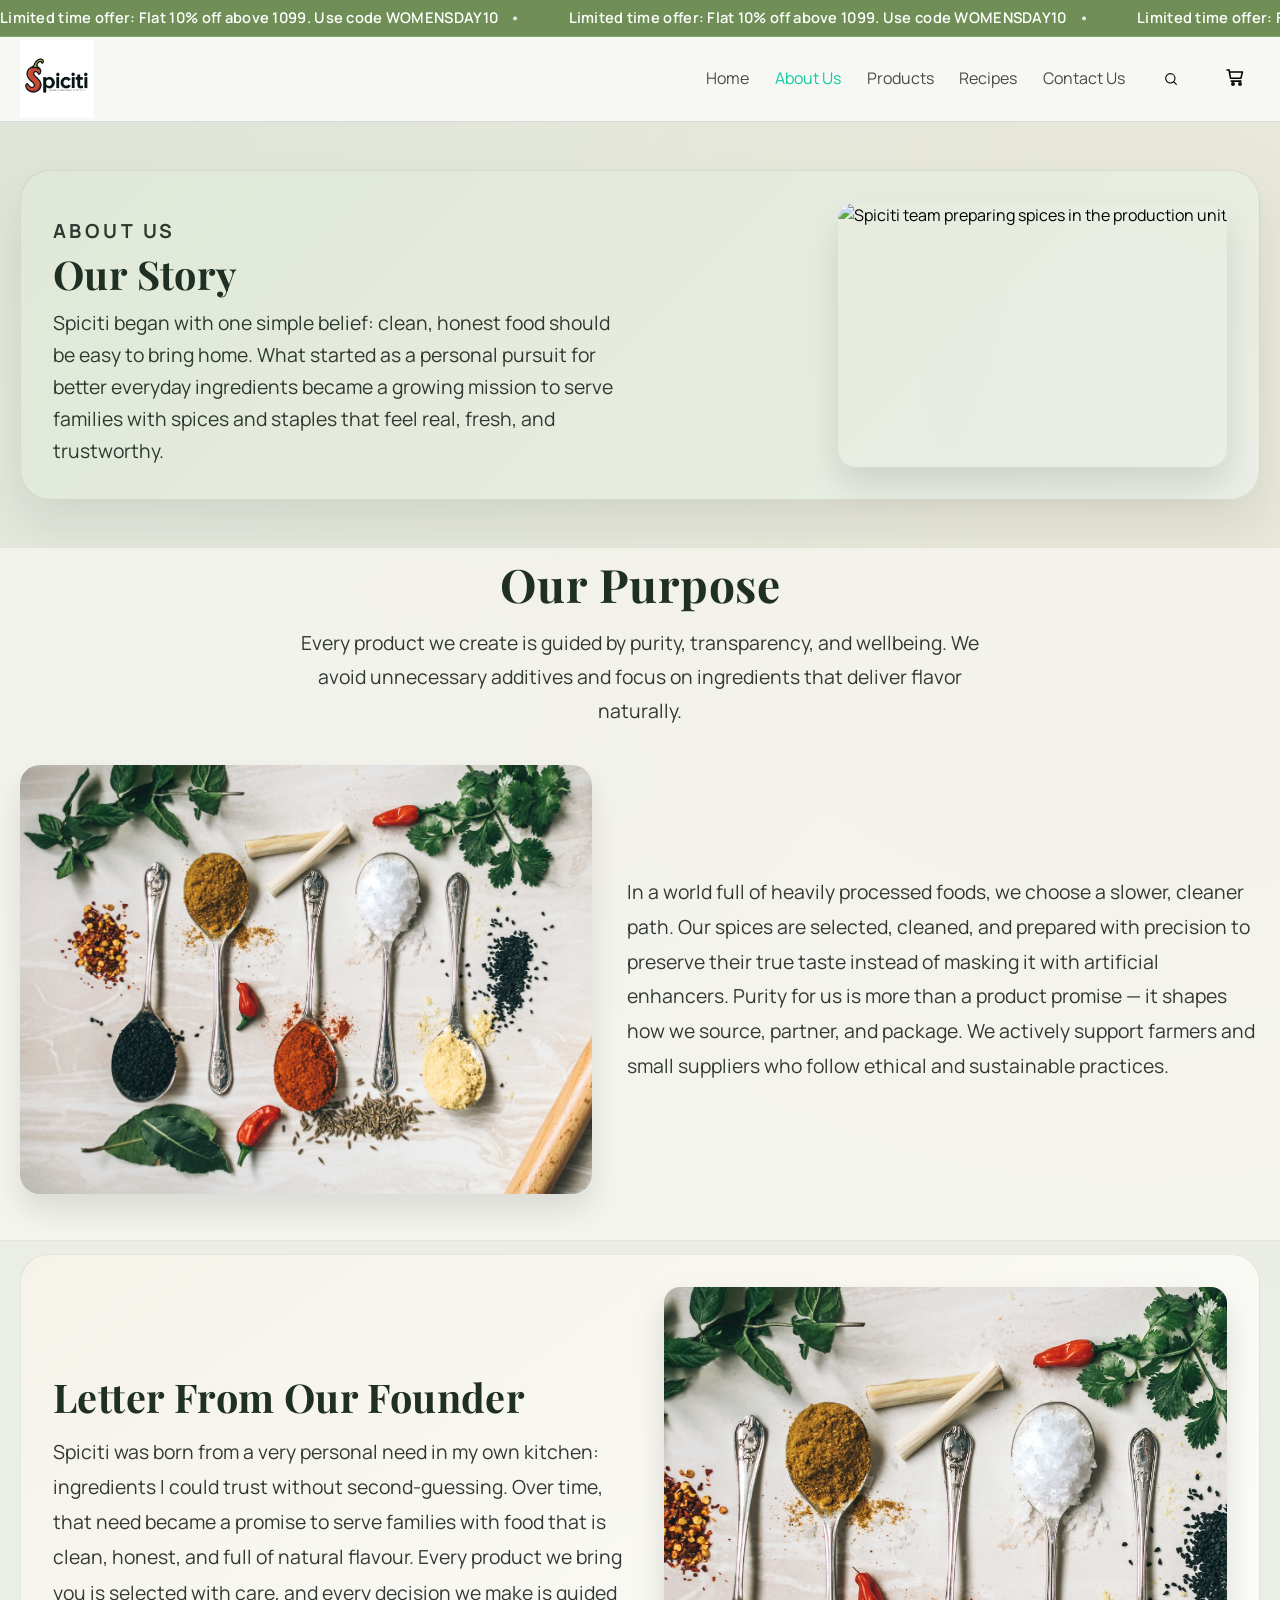
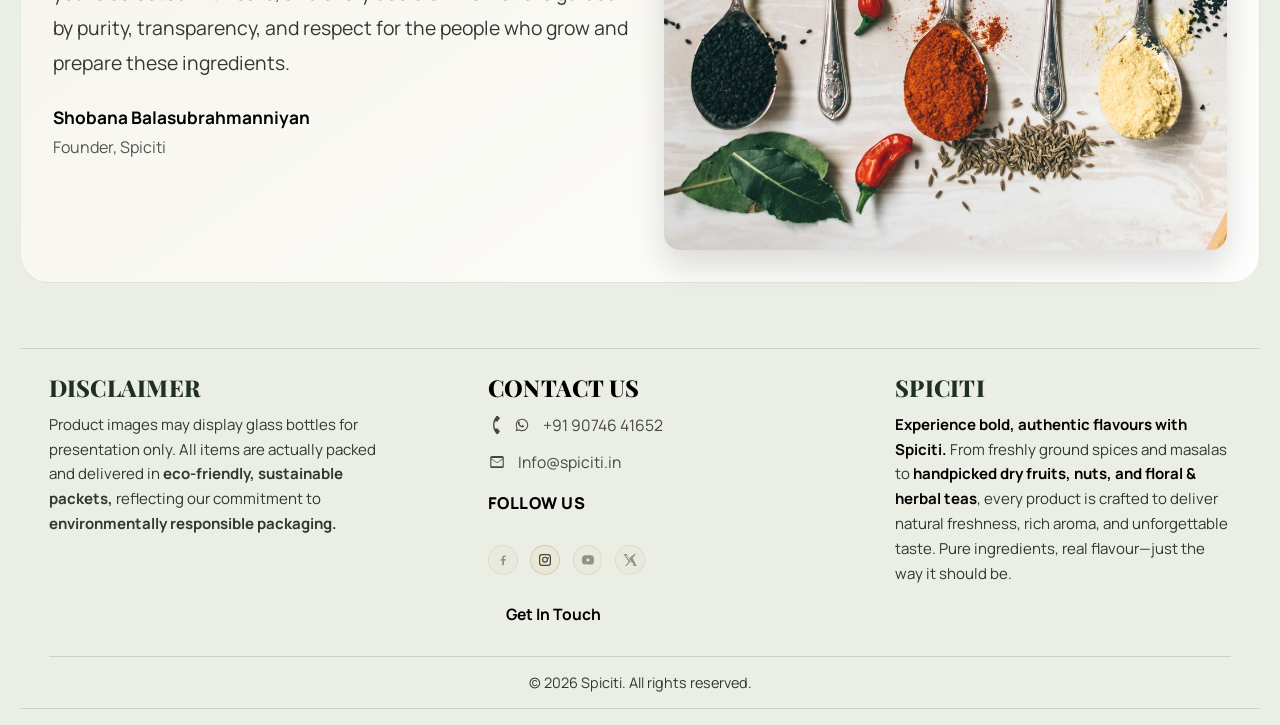
==== about.html @ 72a08980 "Add files via upload" ====
<!DOCTYPE html>
<html lang="en">
<head>
<meta charset="UTF-8">
<meta name="viewport" content="width=device-width, initial-scale=1.0">
<meta name="description" content="About Spiciti: sourcing, quality, and customer-first delivery.">
<meta name="robots" content="index, follow">
<link rel="canonical" href="https://www.spiciti.in/about.html">
<meta property="og:type" content="website">
<meta property="og:site_name" content="Spiciti">
<meta property="og:title" content="About Spiciti">
<meta property="og:description" content="Learn Spiciti's story, sourcing philosophy, and commitment to pure, authentic ingredients.">
<meta property="og:url" content="https://www.spiciti.in/about.html">
<meta property="og:image" content="https://www.spiciti.in/images/Rainbow%20Trail.jpg">
<meta property="og:image:alt" content="Spiciti team preparing ingredients">
<meta name="twitter:card" content="summary_large_image">
<meta name="twitter:site" content="@spiciti">
<meta name="twitter:title" content="About Spiciti">
<meta name="twitter:description" content="Learn Spiciti's story, sourcing philosophy, and commitment to pure, authentic ingredients.">
<meta name="twitter:image" content="https://www.spiciti.in/images/Rainbow%20Trail.jpg">
<title>About Spiciti</title>
<link rel="icon" type="image/jpeg" href="images/logo.jpeg">
<link rel="preconnect" href="https://fonts.googleapis.com">
<link rel="preconnect" href="https://fonts.gstatic.com" crossorigin>
<link href="https://fonts.googleapis.com/css2?family=Manrope:wght@400;500;600;700&family=Playfair+Display:wght@600;700;800&display=swap" rel="stylesheet">
<link rel="stylesheet" href="style.css">
</head>
<body data-page="about">
<header class="site-header">
  <div class="container nav-shell">
    <a class="brand" href="index.html" aria-label="Spiciti home">
      <img src="images/logo.jpeg" alt="Spiciti logo">
      <span class="brand-wordmark">SPICITI</span>
    </a>

    <button class="menu-toggle" type="button" data-menu-toggle aria-label="Open navigation menu" aria-expanded="false" aria-controls="main-nav">
      Menu
    </button>

    <nav class="main-nav" id="main-nav" data-nav>
      <a href="index.html">Home</a>
      <a class="is-active" href="about.html">About Us</a>
      <a href="products.html">Products</a>
      <a href="recipes.html">Recipes</a>
      <a href="#contact">Contact Us</a>
    </nav>

    <a class="search-link" href="products.html#product-search" aria-label="Search products">Search</a>

    <a class="cart-link" href="cart.html" aria-label="View cart">
      Cart
      <span class="cart-count" data-cart-count>0</span>
    </a>
  </div>
</header>

<main class="about-page-main">
  <section class="about-page-section about-story-section">
    <div class="container about-story-card">
      <div class="about-story-copy">
        <p class="section-label" data-about-story-label>About Us</p>
        <h1 data-about-story-title>Our Story</h1>
        <p data-about-story-para1>
          Spiciti is inspired by a love for authentic cooking and the belief that food should be pure and honest. 
          Guided by the passion of <strong>Shobana Balasubrahmanniyan</strong>, we source crops directly from farmers and from regions known for their true flavour. 
          Our mission is simple—deliver natural, unadulterated ingredients that bring real
          taste and healthier choices to every kitchen.
        </p>
      </div>
      <figure class="about-story-image">
        <img src="images/Rainbow Trail.jpg" alt="Spiciti team preparing spices in the production unit" data-about-story-image>
      </figure>
    </div>
  </section>

  <section class="about-page-section about-purpose-section">
    <div class="container">
      <header class="about-purpose-head">
        <h2 data-about-purpose-title>Our Purpose</h2>
        <p data-about-purpose-intro>
          Every product we create is guided by purity, transparency, and wellbeing.
          We avoid unnecessary additives and focus on ingredients that deliver flavor naturally.
        </p>
      </header>

      <div class="about-purpose-stack">
        <article class="about-purpose-row">
          <figure class="about-purpose-image">
            <img src="images/hero.jpeg" alt="Careful spice processing at the Spiciti facility" data-about-purpose-image>
          </figure>
          <div class="about-purpose-copy">
            <p data-about-purpose-para>
              In a world full of heavily processed foods, we choose a slower, cleaner path. Our spices are selected, cleaned, and prepared with precision to preserve their true taste instead of masking it with artificial enhancers. Purity for us is more than a product promise — it shapes how we source, partner, and package. We actively support farmers and small suppliers who follow ethical and sustainable practices.
            </p>
          </div>
        </article>
      </div>
    </div>
  </section>

  <section class="about-page-section founder-letter-section" data-about-founder-section>
    <div class="container founder-letter-card">
      <div class="founder-letter-copy">
        <h2 data-about-founder-title>Letter From Our Founder</h2>
        <p data-about-founder-letter>
          Spiciti was born from a very personal need in my own kitchen: ingredients I could trust without second-guessing. Over time, that need became a promise to serve families with food that is clean, honest, and full of natural flavour. Every product we bring you is selected with care, and every decision we make is guided by purity, transparency, and respect for the people who grow and prepare these ingredients.
        </p>
        <div class="founder-signoff">
          <strong data-about-founder-name>Shobana Balasubrahmanniyan</strong>
          <span data-about-founder-role>Founder, Spiciti</span>
        </div>
      </div>
      <figure class="founder-letter-image">
        <img src="images/hero.jpeg" alt="Founder of Spiciti" data-about-founder-image>
      </figure>
    </div>
  </section>

  <footer class="site-footer" id="contact">
    <div class="container footer-shell">
      <div class="footer-grid">
        <section class="footer-column">
          <h2 class="footer-heading">Disclaimer</h2>
          <p class="footer-copy">
            Product images may display glass bottles for presentation only.
             All items are actually packed and delivered in <b>eco-friendly, sustainable packets,</b>
              reflecting our commitment to <b>environmentally responsible packaging.</b>
          </p>
        </section>

        <section class="footer-column footer-column-brand">
          <h2 class="footer-heading">Spiciti</h2>
          <p class="footer-copy">
            <strong>Experience bold, authentic flavours with Spiciti.</strong>
            From freshly ground spices and masalas to <strong>handpicked dry fruits, nuts, and floral &amp; herbal teas</strong>,
             every product is crafted to deliver natural freshness, rich aroma, and unforgettable taste.
              Pure ingredients, real flavour&#8212;just the way it should be.
          </p>
        </section>

        <section class="footer-column footer-column-contact">
          <h2 class="footer-heading">Contact Us</h2>
          <a class="footer-contact-row" href="#" data-contact-phone-link>
            <span class="footer-contact-icons" aria-hidden="true">
              <span class="footer-icon footer-icon-phone footer-icon-plain"></span>
              <span class="footer-icon footer-icon-whatsapp footer-icon-plain"></span>
            </span>
            <span data-contact-phone>+91 90746 41652</span>
          </a>
          <a class="footer-contact-row" href="mailto:Info@spiciti.in">
            <span class="footer-icon footer-icon-mail footer-icon-plain" aria-hidden="true"></span>
            <span>Info@spiciti.in</span>
          </a>

          <div class="footer-follow">
            <h3 class="footer-subheading">Follow Us</h3>
            <div class="social-links footer-social-links" data-social-links></div>
          </div>

          <div class="footer-actions">
            <button class="button button-soft" type="button" data-contact-toggle aria-expanded="false">Get In Touch</button>
          </div>
        </section>
      </div>

      <div class="contact-form-panel footer-contact-panel" data-contact-panel hidden>
        <form class="contact-form" data-contact-form>
          <div class="contact-form-grid">
            <label>
              <span>Name</span>
              <input type="text" name="name" placeholder="Your name" required>
            </label>
            <label>
              <span>Email or Phone</span>
              <input type="text" name="replyTo" placeholder="you@example.com or +91..." required>
            </label>
          </div>
          <label>
            <span>Enquiry</span>
            <textarea name="message" rows="4" placeholder="Tell us what you would like to know..." required></textarea>
          </label>

          <div class="contact-actions">
            <button class="button button-soft" type="submit">Send Enquiry</button>
            <a class="button button-solid" href="#" data-contact-whatsapp>WhatsApp Us</a>
          </div>
        </form>
      </div>

      <p class="footer-rights">&copy; <span data-year></span> Spiciti. All rights reserved.</p>
    </div>
  </footer>
</main>

<script src="script.js"></script>
</body>
</html>
---- style.css ----
:root {
  --ivory: #ffffff;
  --green: #10c9a0;
  --gray: var(--ivory);
  --beige: #ead9b4;
  --black: #000000;
  --bg: var(--ivory);
  --bg-strong: rgba(234, 217, 180, 0.5);
  --surface: rgba(255, 255, 255, 0.9);
  --surface-solid: var(--ivory);
  --text: var(--black);
  --muted: rgba(0, 0, 0, 0.7);
  --line: rgba(0, 0, 0, 0.12);
  --accent: var(--green);
  --accent-deep: var(--black);
  --accent-soft: rgba(234, 217, 180, 0.8);
  --shadow: 0 18px 40px rgba(0, 0, 0, 0.08);
}

* {
  box-sizing: border-box;
  margin: 0;
  padding: 0;
}

html {
  scroll-behavior: smooth;
  font-size: 16px;
}

body {
  min-height: 100vh;
  color: var(--text);
  background: var(--bg);
  font-family: "Segoe UI", Tahoma, Geneva, Verdana, sans-serif;
  line-height: 1.6;
  overflow-x: hidden;
}

img {
  display: block;
  max-width: 100%;
  height: auto;
}

a {
  color: inherit;
  text-decoration: none;
}

button,
input,
select,
textarea {
  font: inherit;
}

button {
  cursor: pointer;
}

.container {
  width: min(1320px, calc(100% - 2.5rem));
  margin: 0 auto;
}

.narrow {
  width: min(980px, 100%);
}

.site-header {
  position: sticky;
  top: 0;
  z-index: 20;
  backdrop-filter: blur(12px);
  background: rgba(255, 255, 255, 0.96);
  border-bottom: 1px solid var(--line);
}

.offer-ticker {
  background: #6f8f57;
  color: #ffffff;
  border-bottom: 1px solid rgba(255, 255, 255, 0.16);
  overflow: hidden;
  white-space: nowrap;
}

.offer-ticker-track {
  display: inline-flex;
  align-items: center;
  gap: 2.2rem;
  min-width: 200%;
  padding: 0.38rem 0;
  animation: offerTickerSlide 30s linear infinite;
}

.offer-ticker-item {
  position: relative;
  display: inline-flex;
  align-items: center;
  font-size: 0.92rem;
  font-weight: 600;
  letter-spacing: 0.02em;
  padding-right: 2.2rem;
}

.offer-ticker-item::after {
  content: "•";
  position: absolute;
  right: 0.8rem;
  opacity: 0.85;
}

@keyframes offerTickerSlide {
  from {
    transform: translateX(0);
  }

  to {
    transform: translateX(-50%);
  }
}

@media (prefers-reduced-motion: reduce) {
  .offer-ticker-track {
    animation: none;
  }
}

.nav-shell {
  position: relative;
  display: flex;
  flex-wrap: wrap;
  align-items: center;
  justify-content: flex-start;
  gap: 1rem;
  min-height: 84px;
}

.brand {
  flex: 0 0 auto;
  display: flex;
  align-items: center;
  width: 240px;
  height: 78px;
}

.brand img {
  width: 100%;
  height: 100%;
  object-fit: contain;
  object-position: left center;
}

.brand-wordmark {
  display: none;
  font-family: Georgia, "Times New Roman", serif;
  font-size: 1.3rem;
  font-weight: 700;
  letter-spacing: 0.16em;
  color: var(--black);
}

.main-nav {
  display: flex;
  align-items: center;
  gap: 1.6rem;
  margin-left: auto;
  justify-content: flex-end;
}

.main-nav a,
.search-link,
.cart-link,
.menu-toggle {
  font-size: 1rem;
  color: var(--muted);

  transition: color 180ms ease, transform 180ms ease;
}


.main-nav a:hover,
.search-link:hover,
.cart-link:hover,
.main-nav a.is-active,
.cart-link.is-active {
  color: var(--accent);

}

.menu-toggle {
  display: none;
  border: 1px solid var(--line);
  border-radius: 999px;
  padding: 0.65rem 1rem;
  background: rgba(239, 239, 239, 0.92);
}


.cart-link {
  position: relative;
  display: inline-flex;

  align-items: center;
  justify-content: center;
  width: 2.9rem;

  height: 2.8rem;
  margin-left: 1rem;
  gap: 0;
  font-size: 0;
  line-height: 0;
  flex: 0 0 auto;
}

.cart-link::before {
  content: "";
  position: absolute;
  left: 0.58rem;
  top: 0.52rem;
  width: 1.5rem;
  height: 1.5rem;
  background: url("data:image/svg+xml,%3Csvg xmlns='http://www.w3.org/2000/svg' viewBox='0 0 24 24' fill='none' stroke='%23000000' stroke-width='1.55' stroke-linecap='round' stroke-linejoin='round'%3E%3Ccircle cx='10' cy='19' r='1.15'/%3E%3Ccircle cx='17' cy='19' r='1.15'/%3E%3Cpath d='M4 5h2.1l1.35 8.15h10.45l1.55-6.15H7.1'/%3E%3Cpath d='M8.2 16.1h9.7'/%3E%3C/svg%3E") center / contain no-repeat;
}

.cart-link::after {
  content: none;
}

.search-link {
  position: relative;
  display: inline-flex;
  align-items: center;
  justify-content: center;
  width: 1.35rem;
  height: 1.35rem;
  margin-left: 1.2rem;
  border: none;
  border-radius: 0;
  background: transparent;
  color: transparent;
  font-size: 0;
  line-height: 0;
  flex: 0 0 auto;
}

.search-link::before {
  content: "";
  width: 1.02rem;
  height: 1.02rem;
  background: url("data:image/svg+xml,%3Csvg xmlns='http://www.w3.org/2000/svg' viewBox='0 0 24 24' fill='none' stroke='%23000000' stroke-width='1.7' stroke-linecap='round' stroke-linejoin='round'%3E%3Ccircle cx='11' cy='11' r='7'/%3E%3Cpath d='m20 20-3.8-3.8'/%3E%3C/svg%3E") center / contain no-repeat;
}

.search-link::after {
  content: none;
}

.site-search-panel {
  position: static;
  flex: 0 0 58%;
  order: 8;
  width: 58%;
  margin-left: auto;
  margin-right: 0;
  margin-top: -0.2rem;
  margin-bottom: 0.2rem;
  padding: 0;
  border: none;
  border-radius: 0;
  background: transparent;
  box-shadow: none;
  z-index: 45;
}

.site-search-panel[hidden] {
  display: none;
}

.site-search-field {
  gap: 0;
}

.site-search-field input {
  min-width: 0;
  width: 100%;
  border: none;
  border-bottom: 2px solid rgba(0, 0, 0, 0.38);
  border-radius: 0;
  background: transparent;
  padding: 0.4rem 0.15rem 0.36rem;
  color: var(--text);
  line-height: 1.15;
}

.site-search-field input::placeholder {
  color: rgba(0, 0, 0, 0.42);
  letter-spacing: 0.04em;
}

.site-search-field input:focus,
.site-search-field input:focus-visible,
.site-search-field input:active {
  outline: none;
  box-shadow: none;
  border-bottom-color: var(--accent);
}

.site-search-results {
  display: grid;
  gap: 0.45rem;
  margin-top: 0.5rem;
  max-height: min(340px, 52vh);
  overflow-y: auto;
  padding: 0.5rem;
  border: 1px solid rgba(0, 0, 0, 0.08);
  border-radius: 12px;
  background: rgba(255, 255, 255, 0.98);
  box-shadow: 0 14px 28px rgba(0, 0, 0, 0.12);
}

.site-search-results[hidden] {
  display: none;
}

.site-search-result {
  display: grid;
  gap: 0.1rem;
  padding: 0.5rem 0.6rem;
  border-radius: 10px;
  border: 1px solid transparent;
  transition: background 160ms ease, border-color 160ms ease;
}

.site-search-result strong {
  font-size: 0.94rem;
  color: rgba(0, 0, 0, 0.9);
}

.site-search-result span {
  font-size: 0.82rem;
  color: var(--muted);
  line-height: 1.4;
}

.site-search-result:hover,
.site-search-result:focus-visible {
  background: rgba(16, 201, 160, 0.08);
  border-color: rgba(16, 201, 160, 0.24);
}

.site-search-empty {
  padding: 0.65rem;
  border-radius: 10px;
  background: rgba(239, 239, 239, 0.82);
  color: var(--muted);
  font-size: 0.88rem;
}

.cart-count {
  display: inline-grid;
  place-items: center;
  min-width: 1.75rem;
  min-height: 1.75rem;
  padding: 0 0.45rem;
  border-radius: 999px;
  background: var(--accent);
  color: var(--black);
  font-size: 0.82rem;
  font-weight: 700;
  position: absolute;
  top: -0.15rem;
  right: -0.25rem;
}

.section-label {
  display: inline-flex;
  align-items: center;
  gap: 0.5rem;
  font-size: 0.82rem;
  font-weight: 700;
  letter-spacing: 0.18em;
  text-transform: uppercase;
  color: var(--accent);
}

.section-label.center,
.section-title.center,
.section-copy.center {
  justify-content: center;
  text-align: center;
}

.section-label.center {
  display: flex;
  width: fit-content;
  margin-inline: auto;
}

.section-title {
  font-family: Georgia, "Times New Roman", serif;
  font-size: clamp(2.4rem, 3.6vw, 3.8rem);
  line-height: 1.1;
  margin-top: 0.9rem;
}

.section-copy {
  margin-top: 1rem;
  color: var(--muted);
  font-size: 1.06rem;
}

.button {
  display: inline-flex;
  align-items: center;
  justify-content: center;
  gap: 0.5rem;
  border-radius: 14px;
  border: 1px solid transparent;
  padding: 0.95rem 1.4rem;
  font-weight: 700;
  transition: transform 180ms ease, box-shadow 180ms ease, background 180ms ease;
}

.button:hover {
  transform: translateY(-1px);
}

.button-solid {
  background: var(--accent);
  color: var(--black);
  box-shadow: 0 14px 26px rgba(0, 0, 0, 0.12);
}

.button-soft {
  background: rgba(239, 239, 239, 0.88);
  border-color: var(--line);
  color: var(--text);
}

.button-outline {
  border-color: rgba(234, 217, 180, 0.72);
  color: var(--beige);
  background: rgba(0, 0, 0, 0.36);
}

.button.full-width {
  width: 100%;
}

.button[aria-disabled="true"] {
  opacity: 0.55;
  pointer-events: none;
}

.text-link {
  display: inline-flex;
  align-items: center;
  gap: 0.5rem;
  color: var(--accent);
  font-weight: 700;
}

.text-link::after {
  content: "->";
}

.text-link.large {
  font-size: 1.05rem;
}

.hero-section {
  position: relative;
  overflow: hidden;
  padding: 1rem 0 0;
}

.hero-section::before {
  content: none;
}

.hero-media {
  position: absolute;
  inset: 0 0 auto;
  height: 560px;
  background: url("images/hero.jpeg") center 44% / cover no-repeat;
  border-bottom-left-radius: 0;
  border-bottom-right-radius: 0;
}

.hero-grid {
  position: relative;
  display: grid;
  z-index: 2;
  grid-template-columns: minmax(0, 1fr);
  align-items: center;
  justify-items: center;
  min-height: clamp(480px, 56vw, 540px);
}

.hero-copy {
  display: flex;
  flex-direction: column;
  align-items: center;
  max-width: min(760px, 100%);
  margin: 0 auto;
  padding: 2.6rem 0 1.6rem;
  text-align: center;
}

.hero-copy h1 {
  font-family: Georgia, "Times New Roman", serif;
  font-size: clamp(3rem, 4.3vw, 4.6rem);
  line-height: 1;
  max-width: 700px;
  margin-top: 0.8rem;
  text-shadow: 0 10px 24px rgba(255, 255, 255, 0.78);
}

.hero-copy p {
  max-width: 620px;
  margin-top: 1.1rem;
  color: rgba(0, 0, 0, 0.76);
  font-size: 1.02rem;
  text-shadow: 0 6px 16px rgba(255, 255, 255, 0.72);
}

body[data-page="home"] .hero-copy p,
body[data-page="home"] .about-section .section-copy {
  font-weight: 700;
}

.hero-copy h1 {
  color: rgba(0, 0, 0, 0.88);
}

.hero-copy .section-label {
  justify-content: center;
  color: rgba(0, 0, 0, 0.74);
  text-shadow: 0 5px 14px rgba(255, 255, 255, 0.72);
}

.hero-actions {
  display: flex;
  flex-wrap: wrap;
  justify-content: center;
  gap: 0.9rem;
  margin-top: 1.7rem;
}

.about-section,
.featured-section,
.benefits-section,
.contact-section,
.page-hero,
.catalog-section,
.cart-section,
.admin-section {
  padding: 4.8rem 0;
}

.about-section {
  position: relative;
  padding: 3.2rem 0 7.4rem;
  background: linear-gradient(
    180deg,
    rgba(234, 217, 180, 0.46) 0%,
    rgba(234, 217, 180, 0.34) 58%,
    rgba(255, 255, 255, 1) 100%
  );
}

body[data-page="home"] .about-section .section-label {
  font-size: 28px;
  letter-spacing: 0.24em;
  margin-bottom: 0.2rem;
}

body[data-page="home"] .about-section .section-cta {
  margin-top: 2rem;
}

body[data-page="home"] .about-section .section-cta .button-soft {
  padding: 0;
  border: none;
  border-radius: 0;
  background: transparent;
  box-shadow: none;
  color: var(--text);
}

body[data-page="home"] .about-section .section-cta .button-soft:hover,
body[data-page="home"] .about-section .section-cta .button-soft:focus-visible {
  background: transparent;
  color: var(--accent);
  box-shadow: none;
}

.about-section::before {
  content: none;
}

.about-section .container,
.featured-section .container,
.benefits-section .container,
.contact-section .container,
.page-hero .container,
.catalog-section .container,
.cart-section .container,
.admin-section .container {
  position: relative;
}

.stats-grid {
  display: grid;
  grid-template-columns: repeat(3, minmax(0, 1fr));
  gap: 1.1rem;
  margin-top: 2rem;
}

.stat-card {
  padding: 1.45rem;
  text-align: center;
  background: rgba(239, 239, 239, 0.82);
  border: 1px solid var(--line);
  border-radius: 24px;
  box-shadow: var(--shadow);
}

.stat-card strong {
  display: block;
  font-size: 1.7rem;
  color: var(--accent);
}

.stat-card span {
  color: var(--muted);
}

.section-heading {
  display: flex;
  align-items: end;
  justify-content: space-between;
  gap: 1rem;
  margin-bottom: 2rem;
}

body[data-page="home"] .featured-section .section-heading {
  justify-content: center;
}

body[data-page="home"] .featured-section .section-heading > div {
  text-align: center;
}

body[data-page="home"] .featured-section .section-label {
  display: flex;
  justify-content: center;
  width: fit-content;
  margin-inline: auto;
  font-size: 28px;
  letter-spacing: 0.16em;
}

body[data-page="home"] .featured-section .section-title {
  font-size: clamp(2rem, 3vw, 49px);
}

.product-grid {
  display: grid;
  grid-template-columns: repeat(auto-fit, minmax(280px, 1fr));
  gap: 1.3rem;
}

body[data-page="home"] .compact-product-grid {
  grid-template-columns: repeat(3, minmax(0, 1fr));
}

.featured-carousel {
  display: grid;
  grid-template-columns: auto minmax(0, 1fr) auto;
  align-items: center;
  gap: 3px;
  width: max-content;
  max-width: 100%;
  margin-inline: auto;
}

.featured-nav {
  display: inline-flex;
  align-items: center;
  justify-content: center;
  min-width: 0;
  border: none;
  outline: none;
  background: transparent;
  box-shadow: none;
  font-size: 1.8rem;
  line-height: 1;
  color: var(--text);
  padding: 0.25rem;
}

.featured-nav:hover,
.featured-nav:focus-visible {
  border: none;
  outline: none;
  background: transparent;
  color: var(--accent);
}

/* Featured carousel home page card styling */
body[data-page="home"] .featured-carousel .compact-product-grid {
  display: grid;
  grid-template-columns: repeat(3, minmax(250px, 280px));
  gap: 1.35rem;
  justify-content: center;
}

body[data-page="home"] .featured-carousel .product-card {
  overflow: hidden;
  border: 1px solid rgba(0, 0, 0, 0.08);
  border-radius: 24px;
  background: rgba(255, 255, 255, 0.98);
  box-shadow: 0 12px 24px rgba(0, 0, 0, 0.06);
}

body[data-page="home"] .featured-carousel .product-card .product-visual {
  aspect-ratio: 1 / 1;
  background-size: cover;
  background-position: center;
  background-color: rgba(248, 248, 246, 0.96);
}

body[data-page="home"] .featured-carousel .product-visual-copy {
  display: none;
}

body[data-page="home"] .featured-carousel .product-body {
  display: flex;
  flex-direction: column;
  align-items: center;
  justify-content: center;
  text-align: center;
  width: 100%;
  padding: 1.2rem 1.1rem 1.25rem;
  background: rgba(249, 249, 249, 0.96);
}

body[data-page="home"] .featured-carousel .product-meta {
  width: 100%;
  flex-direction: column;
  align-items: center;
  justify-content: center;
  gap: 0.4rem;
}

body[data-page="home"] .featured-carousel .product-meta h3 {
  font-size: 1.2rem;
  line-height: 1.22;
  margin: 0;
}

body[data-page="home"] .featured-carousel .product-price {
  font-size: 1.08rem;
  font-weight: 600;
  color: rgba(0, 0, 0, 0.72);
}

body[data-page="home"] .featured-carousel .product-price::before {
  content: "From ";
}

body[data-page="home"] .featured-carousel .product-description,
body[data-page="home"] .featured-carousel .product-purchase,
body[data-page="home"] .featured-carousel .product-footer {
  display: none;
}

.reviews-section {
  padding: 1.4rem 0 4.2rem;
}

.reviews-section .section-heading {
  justify-content: center;
  margin-bottom: 1.5rem;
}

.reviews-section .section-heading > div {
  text-align: center;
}

body[data-page="home"] .reviews-section .section-label {
  font-size: 33px;
  letter-spacing: 0.12em;
}

body[data-page="home"] .reviews-section .section-title {
  font-size: clamp(1.6rem, 2.35vw, 2.55rem);
  width: 100%;
  margin-inline: auto;
  text-align: center;
}

.review-carousel {
  display: grid;
  grid-template-columns: auto minmax(0, 1fr) auto;
  align-items: center;
  gap: 1rem;
}

.review-nav {
  display: inline-flex;
  align-items: center;
  justify-content: center;
  width: 2.9rem;
  height: 2.9rem;
  border-radius: 999px;
  border: none;
  background: transparent;
  color: var(--text);
  font-size: 1.3rem;
  font-weight: 700;
  box-shadow: none;
  outline: none;
}

.review-nav:hover,
.review-nav:focus-visible {
  background: transparent;
  color: var(--accent);
  outline: none;
}

.review-grid {
  display: grid;
  grid-template-columns: repeat(auto-fit, minmax(320px, 1fr));
  gap: 1.2rem;
}

.review-card {
  display: grid;
  gap: 1rem;
  min-height: 100%;
  padding: 1.75rem 1.55rem 1.55rem;
  border: 1px solid rgba(0, 0, 0, 0.08);
  border-radius: 26px;
  background: rgba(255, 255, 255, 0.98);
  box-shadow: 0 16px 34px rgba(0, 0, 0, 0.06);
  position: relative;
}

.product-image-strip {
  display: flex;
  flex-wrap: wrap;
  gap: 0.55rem;
  padding: 0.7rem 0.85rem 0;
}

.product-image-thumb {
  width: 3.1rem;
  height: 3.1rem;
  border: 1px solid rgba(0, 0, 0, 0.12);
  border-radius: 14px;
  background-position: center;
  background-repeat: no-repeat;
  background-size: cover;
  background-color: rgba(234, 217, 180, 0.16);
}

.product-image-thumb.is-active {
  border-color: var(--accent);
  box-shadow: 0 0 0 2px rgba(16, 201, 160, 0.18);
}

.reviewer {
  display: flex;
  align-items: center;
  gap: 0.95rem;
}

.reviewer-photo {
  display: inline-flex;
  align-items: center;
  justify-content: center;
  width: 3.95rem;
  height: 3.95rem;
  border-radius: 999px;
  color: rgba(255, 255, 255, 0.92);
  font-weight: 800;
  font-size: 1rem;
  letter-spacing: 0.06em;
  border: 4px solid rgba(234, 217, 180, 0.26);
  flex-shrink: 0;
}

.reviewer-photo.has-photo {
  background-position: center;
  background-repeat: no-repeat;
  background-size: cover;
  color: transparent;
}

.reviewer-photo-anjana {
  background: linear-gradient(135deg, #786658, #4b3c34);
}

.reviewer-photo-manoj {
  background: linear-gradient(135deg, #8a6c55, #4f4136);
}

.reviewer-photo-nisha {
  background: linear-gradient(135deg, #7c5e4f, #43362d);
}

.reviewer-meta strong {
  display: block;
  font-size: 1.2rem;
  line-height: 1.2;
}

.reviewer-details {
  display: flex;
  flex-wrap: wrap;
  align-items: center;
  gap: 0.65rem;
  margin-top: 0.22rem;
}

.review-stars {
  display: inline-block;
  color: #efb400;
  font-size: 1rem;
  letter-spacing: 0.08em;
}

.review-location {
  color: var(--muted);
  font-size: 0.92rem;
}

.review-title {
  font-size: 1.35rem;
  line-height: 1.2;
  color: rgba(0, 0, 0, 0.76);
}

.review-copy {
  color: var(--muted);
  font-size: 1rem;
  line-height: 1.85;
}

.product-card {
  display: flex;
  flex-direction: column;
  overflow: hidden;
  min-height: 100%;
  border-radius: 26px;
  border: 1px solid var(--line);
  background: rgba(239, 239, 239, 0.84);
  box-shadow: var(--shadow);
}

.product-card-trigger,
.product-card-trigger-static {
  display: block;
  width: 100%;
  padding: 0;
  border: none;
  background: none;
  text-align: left;
  color: inherit;
}

.product-visual {
  position: relative;
  min-height: 290px;
  background-size: cover;
  background-repeat: no-repeat;
  overflow: hidden;
}

.product-visual-uploaded {
  background-position: center;
}

.product-visual::before {
  content: "";
  position: absolute;
  inset: 0;
  background: linear-gradient(180deg, rgba(255, 255, 255, 0.01), rgba(255, 255, 255, 0.08));
}

.product-badge {
  position: absolute;
  top: 1rem;
  left: 1rem;
  z-index: 1;
  padding: 0.45rem 0.8rem;
  border-radius: 999px;
  background: rgba(234, 217, 180, 0.92);
  color: var(--black);
  font-size: 0.75rem;
  font-weight: 700;
  letter-spacing: 0.08em;
  text-transform: uppercase;
}

.product-stock-badge {
  position: absolute;
  top: 1rem;
  right: 1rem;
  z-index: 1;
  padding: 0.45rem 0.8rem;
  border-radius: 999px;
  background: rgba(0, 0, 0, 0.78);
  color: #ffffff;
  font-size: 0.74rem;
  font-weight: 700;
  letter-spacing: 0.08em;
  text-transform: uppercase;
}

.product-card-sold-out .product-visual::before {
  background: linear-gradient(180deg, rgba(255, 255, 255, 0.08), rgba(0, 0, 0, 0.24));
}

.product-card .product-visual-copy {
  display: none;
}

.product-visual-copy p {
  font-size: 0.78rem;
  letter-spacing: 0.14em;
  text-transform: uppercase;
  color: rgba(0, 0, 0, 0.72);
}

.product-visual-copy strong {
  display: block;
  margin-top: 0.2rem;
  font-family: Georgia, "Times New Roman", serif;
  font-size: 1.25rem;
  color: rgba(0, 0, 0, 0.92);
  text-shadow: none;
}

.art-biryani {
  background-image: linear-gradient(160deg, rgba(0, 0, 0, 0.08), rgba(16, 201, 160, 0.06)), url("images/hero.jpeg");
  background-position: center 38%;
}

.art-spices {
  background-image: linear-gradient(160deg, rgba(0, 0, 0, 0.08), rgba(16, 201, 160, 0.06)), url("images/Dry-fruits-Spices-1.jpg");
  background-position: center;
}

.art-dryfruits {
  background-image: linear-gradient(160deg, rgba(16, 201, 160, 0.06), rgba(0, 0, 0, 0.08)), url("images/Dry-fruits-Spices-1.jpg");
  background-position: right center;
  background-size: 135%;
}

.art-millets {
  background-image: linear-gradient(160deg, rgba(0, 0, 0, 0.08), rgba(16, 201, 160, 0.06)), url("images/hero.jpeg");
  background-position: right bottom;
  background-size: 140%;
}

.art-saffron {
  background-image: linear-gradient(160deg, rgba(16, 201, 160, 0.08), rgba(0, 0, 0, 0.08)), url("images/hero.jpeg");
  background-position: left center;
  background-size: 150%;
}

.art-nuts {
  background-image: linear-gradient(160deg, rgba(0, 0, 0, 0.07), rgba(16, 201, 160, 0.08)), url("images/Dry-fruits-Spices-1.jpg");
  background-position: 76% 20%;
  background-size: 145%;
}

.art-gold {
  background-image: linear-gradient(160deg, rgba(16, 201, 160, 0.08), rgba(0, 0, 0, 0.07)), url("images/Dry-fruits-Spices-1.jpg");
  background-position: 10% 90%;
  background-size: 150%;
}

.art-ragi {
  background-image: linear-gradient(160deg, rgba(0, 0, 0, 0.08), rgba(16, 201, 160, 0.06)), url("images/hero.jpeg");
  background-position: 80% 60%;
  background-size: 155%;
}

.product-body {
  display: flex;
  flex: 1;
  flex-direction: column;
  gap: 0.85rem;
  padding: 1.25rem;
}

.product-meta {
  display: flex;
  align-items: center;
  justify-content: space-between;
  gap: 1rem;
}

.product-meta h3 {
  font-family: Georgia, "Times New Roman", serif;
  font-size: 1.45rem;
  line-height: 1.1;
}

.product-price {
  font-weight: 700;
  color: var(--accent-deep);
}

.product-price-sold-out {
  color: var(--text);
  letter-spacing: 0.04em;
  text-transform: uppercase;
}

.product-price-sold-out::before {
  content: none !important;
}

.product-description {
  color: var(--muted);
  font-size: 0.96rem;
}

.product-footer {
  display: flex;
  align-items: center;
  justify-content: space-between;
  gap: 0.8rem;
  margin-top: auto;
  flex-wrap: wrap;
}

.product-footer-sold-out {
  width: 100%;
  justify-content: center;
}

.product-card .product-unit {
  display: none;
  color: var(--muted);
  font-size: 0.92rem;
}

.product-purchase {
  display: grid;
  grid-template-columns: minmax(132px, 1.25fr) minmax(112px, 0.9fr) minmax(108px, 0.85fr);
  align-items: end;
  gap: 1rem;
  padding: 0.9rem 1rem;
  border-radius: 18px;
  background: rgba(234, 217, 180, 0.56);
  border: 1px solid rgba(0, 0, 0, 0.1);
}

.product-purchase-sold-out {
  display: block;
  padding: 1rem 1.05rem;
}

.product-stock-note {
  margin: 0;
  font-size: 0.95rem;
  line-height: 1.5;
  color: var(--muted);
  text-align: center;
}

.button-sold-out {
  background: rgba(0, 0, 0, 0.78);
  color: #ffffff;
}
.variant-picker > span,
.quantity-picker > span,
.selected-total > span {
  font-size: 0.82rem;
  letter-spacing: 0.08em;
  text-transform: uppercase;
  color: var(--muted);
  font-weight: 700;
}

.variant-picker {
  min-width: 0;
  width: 100%;
}

.variant-picker .option-select {
  background: rgba(239, 239, 239, 0.92);
  min-height: 3.2rem;
  font-size: 0.82rem;
  padding: 0.78rem 2.15rem 0.78rem 0.8rem;
  line-height: 1.1;
}

.selected-total strong {
  font-size: 1.08rem;
  color: var(--accent-deep);
}

.section-cta {
  display: flex;
  justify-content: center;
  margin-top: 2rem;
}

.shop-all-link {
  display: inline-flex;
  align-items: center;
  justify-content: center;
  min-width: 0;
  min-height: 0;
  padding: 0;
  border: none;
  border-radius: 0;
  background: transparent;
  color: var(--text);
  font-size: 1.2rem;
  font-weight: 700;
  transition: color 180ms ease, transform 180ms ease;
}

.shop-all-link:hover,
.shop-all-link:focus-visible {
  background: transparent;
  color: var(--accent);
  transform: translateY(-1px);
}

.benefit-grid {
  display: grid;
  grid-template-columns: repeat(3, minmax(0, 1fr));
  gap: 1rem;
}

.benefit-card {
  padding: 1.65rem;
  border-radius: 24px;
  background: rgba(239, 239, 239, 0.82);
  border: 1px solid var(--line);
  box-shadow: var(--shadow);
}

.benefit-card h3 {
  font-family: Georgia, "Times New Roman", serif;
  font-size: 1.5rem;
}

.benefit-card p {
  margin-top: 0.7rem;
  color: var(--muted);
}

.site-footer {
  margin-top: 3rem;
  padding: 0 0 1rem;
}

.footer-shell {
  padding: 1.7rem 1.8rem 0.9rem;
  background: #eaeee5;
  color: var(--text);
  border-top: 1px solid var(--line);
  border-bottom: 1px solid var(--line);
  box-shadow: none;
}

.footer-grid {
  display: grid;
  grid-template-columns: repeat(3, minmax(0, 1fr));
  gap: 2rem;
  align-items: start;
}

.footer-column {
  display: grid;
  gap: 0.75rem;
  align-content: start;
  width: 100%;
  max-width: 21rem;
}

.footer-grid > .footer-column:first-child {
  justify-self: start;
}

.footer-column-brand {
  order: 3;
  justify-self: end;
}

.footer-column-contact {
  order: 2;
  justify-self: center;
  max-width: 19rem;
  justify-items: flex-start;
  color: var(--muted);
}

.footer-column-contact .footer-heading,
.footer-column-contact .footer-subheading {
  color: var(--text);
}

.footer-heading,
.footer-subheading {
  font-weight: 800;
  letter-spacing: 0.03em;
  text-transform: uppercase;
  color: var(--text);
}

.footer-heading {
  font-size: 1.45rem;
  line-height: 1.1;
}

.footer-subheading {
  font-size: 1.02rem;
}

.footer-copy {
  color: var(--muted);
  font-size: 0.94rem;
  line-height: 1.65;
}

.footer-copy strong {
  color: var(--text);
}

.footer-contact-row {
  display: inline-flex;
  align-items: center;
  gap: 0.7rem;
  color: var(--muted);
  font-size: 0.98rem;
}

.footer-contact-icons {
  display: inline-flex;
  align-items: center;
  gap: 0.42rem;
}

.footer-contact-row:hover {
  color: var(--accent);
}

.footer-icon {
  position: relative;
  display: inline-flex;
  align-items: center;
  justify-content: center;
  width: 2rem;
  height: 2rem;
  border-radius: 999px;
  border: 1px solid var(--line);
  background: rgba(234, 217, 180, 0.22);
}

.footer-column-contact .footer-icon,
.footer-column-contact .footer-social-links .social-icon {
  color: var(--muted);
}

.footer-icon::before,
.footer-icon::after {
  content: "";
  position: absolute;
}

.footer-icon-plain {
  width: 1.15rem;
  height: 1.15rem;
  border: none;
  border-radius: 0;
  background: transparent;
}

.footer-icon-plain::after {
  content: none;
}

.footer-icon-phone.footer-icon-plain::before,
.footer-icon-whatsapp.footer-icon-plain::before,
.footer-icon-mail.footer-icon-plain::before {
  content: "";
  position: static;
  width: 100%;
  height: 100%;
  background-color: currentColor;
  -webkit-mask-position: center;
  -webkit-mask-repeat: no-repeat;
  -webkit-mask-size: contain;
  mask-position: center;
  mask-repeat: no-repeat;
  mask-size: contain;
}

.footer-icon-phone.footer-icon-plain::before {
  -webkit-mask-image: url("data:image/svg+xml,%3Csvg xmlns='http://www.w3.org/2000/svg' viewBox='0 0 24 24'%3E%3Cpath d='M6.62 10.79a15.46 15.46 0 0 0 6.59 6.59l2.2-2.2a1 1 0 0 1 1-.24c1.12.37 2.33.57 3.59.57a1 1 0 0 1 1 1V20a1 1 0 0 1-1 1C10.85 21 3 13.15 3 4a1 1 0 0 1 1-1h3.49a1 1 0 0 1 1 1c0 1.26.2 2.47.57 3.59a1 1 0 0 1-.24 1z'/%3E%3C/svg%3E");
  mask-image: url("data:image/svg+xml,%3Csvg xmlns='http://www.w3.org/2000/svg' viewBox='0 0 24 24'%3E%3Cpath d='M6.62 10.79a15.46 15.46 0 0 0 6.59 6.59l2.2-2.2a1 1 0 0 1 1-.24c1.12.37 2.33.57 3.59.57a1 1 0 0 1 1 1V20a1 1 0 0 1-1 1C10.85 21 3 13.15 3 4a1 1 0 0 1 1-1h3.49a1 1 0 0 1 1 1c0 1.26.2 2.47.57 3.59a1 1 0 0 1-.24 1z'/%3E%3C/svg%3E");
}

.footer-icon-whatsapp.footer-icon-plain::before {
  -webkit-mask-image: url("data:image/svg+xml,%3Csvg xmlns='http://www.w3.org/2000/svg' viewBox='0 0 32 32'%3E%3Cpath d='M19.11 17.18c-.28-.14-1.64-.8-1.89-.89-.25-.09-.43-.14-.61.14-.18.28-.7.89-.86 1.08-.16.19-.31.21-.59.07-.28-.14-1.17-.43-2.22-1.37-.82-.73-1.37-1.63-1.53-1.9-.16-.28-.02-.43.12-.57.12-.12.28-.31.42-.47.14-.16.19-.28.28-.47.09-.19.05-.35-.02-.49-.07-.14-.61-1.47-.84-2.02-.22-.52-.44-.45-.61-.46h-.52c-.19 0-.49.07-.75.35-.26.28-.98.96-.98 2.34s1 2.72 1.14 2.91c.14.19 1.96 3 4.75 4.08.66.28 1.18.45 1.58.57.66.21 1.26.18 1.73.11.53-.08 1.64-.67 1.87-1.31.23-.63.23-1.18.16-1.31-.06-.12-.25-.19-.52-.33Z'/%3E%3Cpath d='M27.02 15.88C27.02 9.79 22.05 4.83 15.96 4.83S4.9 9.79 4.9 15.88c0 1.95.5 3.85 1.46 5.52L4.8 27.17l5.92-1.52a11 11 0 0 0 5.24 1.33h.01c6.08 0 11.05-4.96 11.05-11.1Zm-11.05 9.23h-.01a9.2 9.2 0 0 1-4.69-1.28l-.34-.2-3.52.91.94-3.43-.22-.35a9.18 9.18 0 0 1-1.41-4.88c0-5.08 4.14-9.23 9.24-9.23 2.45 0 4.76.95 6.5 2.71a9.16 9.16 0 0 1 2.71 6.52c0 5.09-4.15 9.23-9.2 9.23Z'/%3E%3C/svg%3E");
  mask-image: url("data:image/svg+xml,%3Csvg xmlns='http://www.w3.org/2000/svg' viewBox='0 0 32 32'%3E%3Cpath d='M19.11 17.18c-.28-.14-1.64-.8-1.89-.89-.25-.09-.43-.14-.61.14-.18.28-.7.89-.86 1.08-.16.19-.31.21-.59.07-.28-.14-1.17-.43-2.22-1.37-.82-.73-1.37-1.63-1.53-1.9-.16-.28-.02-.43.12-.57.12-.12.28-.31.42-.47.14-.16.19-.28.28-.47.09-.19.05-.35-.02-.49-.07-.14-.61-1.47-.84-2.02-.22-.52-.44-.45-.61-.46h-.52c-.19 0-.49.07-.75.35-.26.28-.98.96-.98 2.34s1 2.72 1.14 2.91c.14.19 1.96 3 4.75 4.08.66.28 1.18.45 1.58.57.66.21 1.26.18 1.73.11.53-.08 1.64-.67 1.87-1.31.23-.63.23-1.18.16-1.31-.06-.12-.25-.19-.52-.33Z'/%3E%3Cpath d='M27.02 15.88C27.02 9.79 22.05 4.83 15.96 4.83S4.9 9.79 4.9 15.88c0 1.95.5 3.85 1.46 5.52L4.8 27.17l5.92-1.52a11 11 0 0 0 5.24 1.33h.01c6.08 0 11.05-4.96 11.05-11.1Zm-11.05 9.23h-.01a9.2 9.2 0 0 1-4.69-1.28l-.34-.2-3.52.91.94-3.43-.22-.35a9.18 9.18 0 0 1-1.41-4.88c0-5.08 4.14-9.23 9.24-9.23 2.45 0 4.76.95 6.5 2.71a9.16 9.16 0 0 1 2.71 6.52c0 5.09-4.15 9.23-9.2 9.23Z'/%3E%3C/svg%3E");
}

.footer-icon-mail.footer-icon-plain::before {
  -webkit-mask-image: url("data:image/svg+xml,%3Csvg xmlns='http://www.w3.org/2000/svg' viewBox='0 0 24 24'%3E%3Cpath d='M3 6a2 2 0 0 1 2-2h14a2 2 0 0 1 2 2v12a2 2 0 0 1-2 2H5a2 2 0 0 1-2-2Zm2 .5a.5.5 0 0 0-.3.9l6.7 4.84a1 1 0 0 0 1.2 0l6.7-4.84A.5.5 0 0 0 19 6.5Zm14 11a.5.5 0 0 0 .5-.5V8.47l-5.94 4.3a2.5 2.5 0 0 1-3.12 0L4.5 8.47V17a.5.5 0 0 0 .5.5Z'/%3E%3C/svg%3E");
  mask-image: url("data:image/svg+xml,%3Csvg xmlns='http://www.w3.org/2000/svg' viewBox='0 0 24 24'%3E%3Cpath d='M3 6a2 2 0 0 1 2-2h14a2 2 0 0 1 2 2v12a2 2 0 0 1-2 2H5a2 2 0 0 1-2-2Zm2 .5a.5.5 0 0 0-.3.9l6.7 4.84a1 1 0 0 0 1.2 0l6.7-4.84A.5.5 0 0 0 19 6.5Zm14 11a.5.5 0 0 0 .5-.5V8.47l-5.94 4.3a2.5 2.5 0 0 1-3.12 0L4.5 8.47V17a.5.5 0 0 0 .5.5Z'/%3E%3C/svg%3E");
}

.footer-icon-phone::before {
  width: 0.56rem;
  height: 0.82rem;
  border: 1.7px solid currentColor;
  border-top-color: transparent;
  border-bottom-color: transparent;
  border-radius: 1rem;
  transform: rotate(45deg);
}

.footer-icon-phone::after {
  width: 0.72rem;
  height: 0.72rem;
  border-top: 1.7px solid currentColor;
  border-right: 1.7px solid currentColor;
  border-radius: 50%;
  transform: rotate(18deg) translate(0.05rem, -0.06rem);
  opacity: 0.85;
}

.footer-icon-mail::before {
  width: 0.96rem;
  height: 0.66rem;
  border: 1.5px solid currentColor;
  border-radius: 0.08rem;
}

.footer-icon-mail::after {
  width: 0.66rem;
  height: 0.66rem;
  border-left: 1.5px solid currentColor;
  border-bottom: 1.5px solid currentColor;
  transform: rotate(-45deg);
  top: 0.69rem;
}

.footer-follow {
  display: grid;
  gap: 0.55rem;
  margin-top: 0.2rem;
}

.footer-social-links {
  margin-top: 0;
  justify-content: flex-start;
}

.footer-social-links .social-icon {
  width: 1.85rem;
  height: 1.85rem;
  border-color: var(--line);
  background: rgba(234, 217, 180, 0.32);
  color: var(--text);
  box-shadow: none;
}

.footer-actions {
  display: flex;
  flex-wrap: wrap;
  gap: 0.5rem;
  margin-top: 0.2rem;
}

.footer-actions .button {
  padding: 0.72rem 1.08rem;
  border-radius: 12px;
  font-size: 0.98rem;
}

.footer-actions .button-soft {
  background: transparent;
  border-color: transparent;
  color: var(--text);
}

.footer-actions .button-soft:hover,
.footer-actions .button-soft:focus-visible {
  background: var(--beige);
  border-color: var(--beige);
  color: var(--black);
}

.footer-contact-panel {
  margin-top: 1.15rem;
}

.footer-contact-panel .contact-form {
  background: rgba(255, 255, 255, 0.88);
  border-color: var(--line);
}

.footer-contact-panel .contact-form label {
  color: var(--muted);
}

.footer-contact-panel .contact-form input,
.footer-contact-panel .contact-form textarea {
  border-color: rgba(0, 0, 0, 0.16);
  background: rgba(255, 255, 255, 0.98);
}

.footer-rights {
  margin-top: 1rem;
  padding-top: 0.85rem;
  border-top: 1px solid var(--line);
  color: var(--muted);
  text-align: center;
  font-size: 0.9rem;
}

.contact-section {
  position: relative; 
  overflow: hidden;
}

.contact-section::before,
.contact-section::after {
  content: "";
  position: absolute;
  bottom: -2.5rem;
  width: 190px;
  aspect-ratio: 1;
  border-radius: 50%;
  opacity: 0.24;
}

.contact-section::before {
  left: -1.6rem;
  background: radial-gradient(circle, rgba(16, 201, 160, 0.92) 0%, rgba(16, 201, 160, 0) 72%);
}

.contact-section::after {
  right: -1.8rem;
  background: radial-gradient(circle, rgba(234, 217, 180, 0.96) 0%, rgba(234, 217, 180, 0) 72%);
}

.contact-shell {
  padding: 2.5rem 2.1rem;
  border-radius: 32px;
  background: rgba(239, 239, 239, 0.84);
  border: 1px solid var(--line);
  box-shadow: var(--shadow);
}

.contact-phone {
  margin-top: 1.5rem;
  text-align: center;
  color: var(--accent);
  font-size: 1.05rem;
  font-weight: 700;
}

.social-links {
  display: flex;
  flex-wrap: wrap;
  justify-content: center;
  gap: 0.8rem;
  margin-top: 1.25rem;
}

.social-icon {
  display: inline-flex;
  align-items: center;
  justify-content: center;
  width: 2.8rem;
  height: 2.8rem;
  border-radius: 999px;
  border: 1px solid rgba(0, 0, 0, 0.12);
  background: rgba(234, 217, 180, 0.9);
  color: var(--black);
  box-shadow: 0 10px 18px rgba(0, 0, 0, 0.08);
}

.social-icon.is-disabled {
  opacity: 0.55;
  cursor: default;
}

.social-icon svg {
  width: 1rem;
  height: 1rem;
  fill: currentColor;
}

.contact-actions {
  display: flex;
  flex-wrap: wrap;
  justify-content: center;
  gap: 0.8rem;
  margin-top: 1.4rem;
}

/* Customer details form (Cart page) */
.customer-details-section {
  padding: 2rem 0;
  background: rgba(255, 255, 255, 0.9);
}

.customer-details-section .container {
  max-width: 740px;
}

.customer-details-section h2 {
  margin-bottom: 1.2rem;
  font-size: 1.6rem;
}

.customer-details-section form {
  display: grid;
  gap: 1rem;
  padding: 1.2rem;
  border-radius: 20px;
  background: rgba(255, 255, 255, 0.96);
  border: 1px solid rgba(0, 0, 0, 0.1);
  box-shadow: 0 12px 24px rgba(0, 0, 0, 0.06);
}

.customer-details-section fieldset {
  border: 1px solid rgba(0, 0, 0, 0.15);
  border-radius: 16px;
  padding: 1.1rem 1rem 0.9rem;
  gap: 0.9rem;
  display: grid;
}

.customer-details-section fieldset legend {
  padding: 0 0.4rem;
  font-weight: 700;
  font-size: 1rem;
}

.customer-details-section label {
  display: grid;
  gap: 0.3rem;
  font-size: 0.9rem;
  color: rgba(0, 0, 0, 0.85);
}

.customer-details-section label.full {
  grid-column: span 2;
}

.customer-details-section label input,
.customer-details-section label textarea,
.customer-details-section label select {
  padding: 0.55rem 0.75rem;
  border-radius: 10px;
  border: 1px solid rgba(0, 0, 0, 0.18);
  background: rgba(255, 255, 255, 0.95);
  width: 100%;
  outline: none;
  min-height: 42px;
  box-sizing: border-box;
}

.customer-details-section label textarea {
  resize: vertical;
  min-height: 96px;
}

.customer-details-section > form > label {
  display: flex;
  align-items: center;
  gap: 0.75rem;
  font-weight: 600;
}

/* Toggle switch styling */
.toggle-switch {
  display: inline-flex;
  align-items: center;
  gap: 0.75rem;
  cursor: pointer;
  user-select: none;
  font-weight: 600;
}

.toggle-switch {
  display: flex;
  align-items: center;
  justify-content: space-between;
  gap: 1rem;
}

.toggle-switch input {
  position: absolute;
  opacity: 0;
  pointer-events: none;
}

.toggle-switch .toggle-track {
  position: relative;
  width: 45px;
  height: 24px;
  border-radius: 999px;
  background: rgba(0, 0, 0, 0.14);
  transition: background 180ms ease;
}

.toggle-switch .toggle-track::after {
  content: "";
  position: absolute;
  top: 2px;
  left: 2px;
  width: 20px;
  height: 20px;
  border-radius: 999px;
  background: white;
  box-shadow: 0 4px 10px rgba(0, 0, 0, 0.09);
  transition: transform 180ms ease;
}

.toggle-switch input:checked + .toggle-track {
  background: rgba(16, 201, 160, 0.8);
}

.toggle-switch input:checked + .toggle-track::after {
  transform: translateX(21px);
}

.toggle-switch .toggle-label {
  font-weight: 600;
}

.customer-details-section [data-shipping-fields] {
  display: grid;
  gap: 1.15rem;
}

.customer-details-section [data-shipping-fields][hidden] {
  display: none !important;
}

.customer-details-section .form-actions {
  display: flex;
  justify-content: center;
}

.customer-details-section .form-actions .button {
  min-width: 200px;
}

@media (min-width: 720px) {
  .customer-details-section fieldset {
    grid-template-columns: repeat(2, minmax(0, 1fr));
  }

  .customer-details-section label {
    grid-column: span 1;
  }

  .customer-details-section label:nth-child(2n) {
    padding-left: 0.6rem;
.cookie-consent-shell {
  position: relative;
  z-index: 120;
}
.cookie-consent-banner {
  position: fixed;
  right: 1.5rem;
  bottom: 1.5rem;
  width: 340px;
  display: flex;
  flex-direction: column;
  gap: 1rem;
  padding: 1.25rem 1.25rem 1.1rem;
  border-radius: 16px;
  background: #ffffff;
  border: 1px solid rgba(18, 33, 24, 0.12);
  box-shadow: 0 12px 36px rgba(0, 0, 0, 0.14), 0 2px 8px rgba(0, 0, 0, 0.06);
  animation: cookieBannerIn 0.28s cubic-bezier(0.22, 1, 0.36, 1) both;
}
@keyframes cookieBannerIn {
  from { opacity: 0; transform: translateY(18px) scale(0.97); }
  to   { opacity: 1; transform: translateY(0) scale(1); }
}
.cookie-consent-text {
  margin: 0;
  color: #1b2d23;
  font-size: 0.9rem;
  line-height: 1.55;
}
.cookie-consent-actions {
  display: flex;
  flex-direction: column;
  gap: 0.5rem;
}
.cookie-btn {
  border-radius: 999px;
  border: 1px solid transparent;
  padding: 0.58rem 0.95rem;
  font-size: 0.86rem;
  font-weight: 600;
  width: 100%;
  text-align: center;
  transition: transform 180ms ease, box-shadow 180ms ease, background-color 180ms ease, color 180ms ease;
}
.cookie-btn:hover,
.cookie-btn:focus-visible {
  transform: translateY(-1px);
}
.cookie-btn-primary {
  background: #0f9f7f;
  color: #ffffff;
  border-color: #0f9f7f;
  box-shadow: 0 8px 18px rgba(15, 159, 127, 0.32);
}
.cookie-btn-muted {
  background: #f4f7f5;
  color: #143324;
  border-color: rgba(20, 51, 36, 0.2);
}
.cookie-btn-ghost {
  background: transparent;
  color: #143324;
  border-color: rgba(20, 51, 36, 0.2);
}
.cookie-consent-modal {
  position: fixed;
  inset: 0;
  display: grid;
  place-items: center;
  padding: 1rem;
  z-index: 130;
}
.cookie-consent-backdrop {
  position: absolute;
  inset: 0;
  background: rgba(8, 14, 11, 0.5);
  backdrop-filter: blur(2px);
}
.cookie-consent-panel {
  position: relative;
  width: min(520px, calc(100% - 1rem));
  border-radius: 18px;
  background: #ffffff;
  box-shadow: 0 24px 44px rgba(0, 0, 0, 0.25);
  padding: 1.25rem;
  border: 1px solid rgba(19, 31, 24, 0.12);
}
.cookie-consent-panel h2 {
  margin: 0;
  font-size: 1.18rem;
  color: #122118;
}
.cookie-consent-panel p {
  margin: 0.6rem 0 1rem;
  color: rgba(18, 33, 24, 0.76);
  font-size: 0.92rem;
}
.cookie-pref-row {
  display: flex;
  align-items: center;
  justify-content: space-between;
  gap: 0.8rem;
  padding: 0.72rem 0;
  border-top: 1px solid rgba(17, 34, 24, 0.1);
}
.cookie-pref-row span {
  display: grid;
  gap: 0.18rem;
}
.cookie-pref-row small {
  color: rgba(18, 33, 24, 0.68);
  font-size: 0.8rem;
}
.cookie-pref-row input[type="checkbox"] {
  width: 1.15rem;
  height: 1.15rem;
  accent-color: #0f9f7f;
}
.cookie-pref-row-locked {
  opacity: 0.88;
}
.cookie-pref-actions {
  display: flex;
  justify-content: flex-end;
  gap: 0.55rem;
  margin-top: 1rem;
}
body.has-cookie-modal-open {
  overflow: hidden;
}
@media (max-width: 760px) {
  .cookie-consent-banner {
    left: 0.9rem;
    right: 0.9rem;
    bottom: 0.9rem;
    width: auto;
  }
  .cookie-pref-actions {
    flex-direction: column;
  }
}
  }
}

.contact-form-panel {
  margin-top: 1.4rem;
}

.contact-form {
  display: grid;
  gap: 1rem;
  padding: 1.2rem;
  border-radius: 24px;
  background: rgba(239, 239, 239, 0.72);
  border: 1px solid rgba(0, 0, 0, 0.12);
}

.contact-form label {
  display: grid;
  gap: 0.45rem;
  color: var(--muted);
  font-weight: 700;
}

.contact-form-grid {
  display: grid;
  grid-template-columns: repeat(2, minmax(0, 1fr));
  gap: 1rem;
}

.contact-form input,
.contact-form textarea {
  width: 100%;
  border-radius: 14px;
  border: 1px solid rgba(0, 0, 0, 0.18);
  background: rgba(239, 239, 239, 0.96);
  padding: 0.9rem 1rem;
  color: var(--text);
}

.copyright {
  margin-top: 1.6rem;
  color: var(--muted);
  text-align: center;
}

.page-hero {
  padding-bottom: 2rem;
}

body[data-page="products"] .page-hero .section-label {
  font-size: calc(1.22rem + 20pt);
  letter-spacing: 0.24em;
}

body[data-page="cart"] .page-hero .section-label {
  font-size: 1.75rem;
  letter-spacing: 0.24em;
}

body[data-page="products"] .page-hero .container {
  display: flex;
  flex-direction: column;
  align-items: center;
  text-align: center;
}

body[data-page="products"] .page-hero .section-title,
body[data-page="products"] .page-hero .section-copy {
  text-align: center;
}

body[data-page="products"] .catalog-toolbar {
  display: grid;
  grid-template-columns: auto 1fr;
  align-items: center;
  gap: 1rem 1.25rem;
  padding: 0;
  border: none;
  border-radius: 0;
  background: none;
  box-shadow: none;
}

body[data-page="products"] .catalog-toolbar-main {
  display: flex;
  align-items: center;
  flex-wrap: wrap;
  gap: 1rem;
}

body[data-page="products"] .catalog-search-toggle {
  margin-left: 0;
}

body[data-page="products"] .catalog-filter-toggle {
  display: none;
  position: relative;
  width: 1.3rem;
  height: 1.3rem;
  padding: 0;
  border: none;
  background: transparent;
  color: transparent;
  font-size: 0;
  line-height: 0;
}

body[data-page="products"] .catalog-filter-toggle::before {
  content: "";
  width: 1rem;
  height: 1.8px;
  background: rgba(0, 0, 0, 0.72);
  box-shadow: 0 -0.32rem 0 rgba(0, 0, 0, 0.72), 0 0.32rem 0 rgba(0, 0, 0, 0.72);
}

body[data-page="products"] .product-search-panel {
  display: flex;
  align-items: center;
}

body[data-page="products"] .product-search-panel[hidden] {
  display: none !important;
}

body[data-page="products"] .search-field-inline span {
  display: none;
}

body[data-page="products"] .search-field-inline input {
  min-width: 180px;
  max-width: 220px;
  padding: 0.2rem 0;
  outline: none;
  border: none;
  border-radius: 0;
  background: transparent;
  box-shadow: none;
  appearance: none;
  -webkit-appearance: none;
}

body[data-page="products"] .search-field-inline input:focus,
body[data-page="products"] .search-field-inline input:focus-visible,
body[data-page="products"] .search-field-inline input:active {
  outline: none;
  border: none;
  background: transparent;
  box-shadow: none;
}

body[data-page="products"] .filter-group[data-category-panel] {
  gap: 0;
  align-items: flex-end;
  grid-column: 2;
  grid-row: 1;
}

body[data-page="products"] .filter-pills {
  justify-content: flex-end;
  gap: 1.35rem;
}

body[data-page="products"] .filter-pill {
  border: none;
  border-radius: 0;
  background: none;
  padding: 0;
  font-weight: 700;
  letter-spacing: 0.04em;
  color: var(--muted);
  box-shadow: none;
}

body[data-page="products"] .filter-pill.is-active {
  background: none;
  color: var(--accent);
}

.compact-product-grid {
  grid-template-columns: repeat(auto-fit, minmax(210px, 1fr));
  gap: 1rem;
}

body[data-page="products"] .compact-product-grid {
  grid-template-columns: repeat(auto-fit, minmax(210px, 230px));
  justify-content: center;
}

body[data-page="products"] .compact-product-grid .product-card {
  overflow: hidden;
  border: 1px solid rgba(0, 0, 0, 0.08);
  border-radius: 24px;
  background: rgba(255, 255, 255, 0.98);
  box-shadow: 0 12px 24px rgba(0, 0, 0, 0.06);
}

body[data-page="products"] .compact-product-grid .product-card .product-body {
  display: flex;
  padding: 1rem 0.95rem 1.05rem;
  background: rgba(249, 249, 249, 0.96);
}

body[data-page="products"] .compact-product-grid .product-card .product-description,
body[data-page="products"] .compact-product-grid .product-card .product-purchase,
body[data-page="products"] .compact-product-grid .product-card .product-footer {
  display: none;
}

body[data-page="products"] .compact-product-grid .product-card .product-meta {
  width: 100%;
  flex-direction: column;
  align-items: center;
  justify-content: center;
  gap: 0.4rem;
  text-align: center;
}

body[data-page="products"] .compact-product-grid .product-card .product-meta h3 {
  font-size: 1.08rem;
  line-height: 1.22;
}

body[data-page="products"] .compact-product-grid .product-card .product-price {
  font-size: 1rem;
  font-weight: 600;
  color: rgba(0, 0, 0, 0.72);
}

body[data-page="products"] .compact-product-grid .product-card .product-price::before {
  content: "From ";
}

body[data-page="products"] .compact-product-grid .product-card .product-visual {
  aspect-ratio: 1 / 1;
  background-size: cover;
  background-position: center;
  background-color: rgba(248, 248, 246, 0.96);
}

body[data-page="products"] .compact-product-grid .product-card .product-visual-copy {
  display: none;
}

.compact-product-grid .product-card {
  border: none;
  border-radius: 0;
  background: none;
  box-shadow: none;
}

.compact-product-grid .product-card .product-body {
  display: none;
}

.compact-product-grid .product-card .product-visual {
  min-height: 220px;
  border-radius: 22px;
}

.compact-product-grid .product-card .product-visual-copy {
  left: 0.85rem;
  right: 0.85rem;
  top: auto;
  bottom: 0.85rem;
  padding: 0.6rem 0.72rem;
  border-radius: 16px;
  background: rgba(255, 255, 255, 0.88);
  border: 1px solid rgba(255, 255, 255, 0.62);
  backdrop-filter: blur(8px);
  box-shadow: 0 10px 24px rgba(0, 0, 0, 0.08);
  text-align: center;
  transform: none;
}

.compact-product-grid .product-card .product-visual-copy p {
  display: none;
}

.compact-product-grid .product-card .product-visual-copy strong {
  font-size: 1.05rem;
  line-height: 1.15;
  margin-top: 0;
}

.compact-product-grid .product-card .product-badge {
  display: none;
}

body.has-modal-open {
  overflow: hidden;
}

body.has-payment-modal-open {
  overflow: hidden;
}

.payment-modal[hidden] {
  display: none !important;
}

.payment-modal {
  position: fixed;
  inset: 0;
  z-index: 95;
  display: flex;
  align-items: center;
  justify-content: center;
  padding: 1rem;
}

.payment-modal-backdrop {
  position: absolute;
  inset: 0;
  border: none;
  background: rgba(0, 0, 0, 0.54);
}

.payment-modal-dialog {
  position: relative;
  width: min(100%, 520px);
  max-height: calc(100vh - 2rem);
  overflow: auto;
  border-radius: 24px;
  border: 1px solid var(--line);
  background: rgba(255, 255, 255, 0.98);
  box-shadow: 0 24px 48px rgba(0, 0, 0, 0.2);
  padding: 1.2rem;
}

.payment-modal-close {
  position: absolute;
  top: 0.65rem;
  right: 0.65rem;
  width: 2rem;
  height: 2rem;
  border: 1px solid var(--line);
  border-radius: 999px;
  background: rgba(239, 239, 239, 0.96);
  color: transparent;
  font-size: 0;
}

.payment-modal-close::before,
.payment-modal-close::after {
  content: "";
  position: absolute;
  top: 50%;
  left: 50%;
  width: 0.9rem;
  height: 1.8px;
  background: rgba(0, 0, 0, 0.72);
}

.payment-modal-close::before {
  transform: translate(-50%, -50%) rotate(45deg);
}

.payment-modal-close::after {
  transform: translate(-50%, -50%) rotate(-45deg);
}

.payment-modal-dialog h2 {
  font-family: Georgia, "Times New Roman", serif;
  font-size: 1.5rem;
  margin-right: 2rem;
}

.payment-modal-meta {
  display: grid;
  gap: 0.35rem;
  margin-top: 0.8rem;
}

.payment-modal-qr-card {
  margin-top: 1rem;
}

.payment-modal-status {
  margin-top: 0.9rem;
  font-weight: 700;
  color: var(--text);
}

.payment-modal-countdown {
  margin-top: 0.45rem;
  color: var(--muted);
  font-size: 0.92rem;
}

.payment-modal-steps {
  display: grid;
  gap: 0.25rem;
  margin-top: 0.95rem;
  color: var(--muted);
  font-size: 0.92rem;
}

.payment-modal-note {
  margin-top: 0.85rem;
  color: var(--text);
  font-size: 0.92rem;
  font-weight: 700;
}

.button[disabled] {
  opacity: 0.55;
  pointer-events: none;
}

.product-modal[hidden] {
  display: none !important;
}

.product-modal {
  position: fixed;
  inset: 0;
  z-index: 80;
  display: flex;
  align-items: center;
  justify-content: center;
  padding: 1rem;
}

.product-modal-backdrop {
  position: absolute;
  inset: 0;
  background: rgba(0, 0, 0, 0.46);
}

.product-modal-dialog {
  position: relative;
  width: min(100%, 460px);
  max-height: calc(100vh - 2rem);
  overflow: auto;
  border-radius: 28px;
  background: rgba(239, 239, 239, 0.98);
  box-shadow: 0 20px 40px rgba(0, 0, 0, 0.18);
}

.product-modal-close {
  position: absolute;
  top: 0.8rem;
  right: 0.8rem;
  z-index: 2;
  width: 2rem;
  height: 2rem;
  border: none;
  border-radius: 999px;
  background: rgba(239, 239, 239, 0.94);
  color: transparent;
  font-size: 0;
  box-shadow: 0 8px 18px rgba(0, 0, 0, 0.12);
}

.product-modal-close::before,
.product-modal-close::after {
  content: "";
  position: absolute;
  top: 50%;
  left: 50%;
  width: 0.9rem;
  height: 1.8px;
  background: rgba(0, 0, 0, 0.72);
}

.product-modal-close::before {
  transform: translate(-50%, -50%) rotate(45deg);
}

.product-modal-close::after {
  transform: translate(-50%, -50%) rotate(-45deg);
}

.product-modal .product-card {
  border-radius: 28px;
  background: transparent;
  box-shadow: none;
}

.product-modal .product-card .product-body {
  display: flex;
  flex-direction: column;
  align-items: center;
  justify-content: center;
  text-align: center;
  width: 100%;
  padding: 1.5rem 1rem;
  background: rgba(255, 255, 255, 0.98);
  border-radius: 0 0 28px 28px;
}

.product-modal .product-visual {
  min-height: 250px;
  border-radius: 28px 28px 0 0;
}

.product-modal .product-visual-copy {
  left: 1rem;
  right: 1rem;
  bottom: 1rem;
  padding: 0.8rem 0.9rem;
  border-radius: 18px;
  background: rgba(255, 255, 255, 0.88);
  border: 1px solid rgba(255, 255, 255, 0.62);
  backdrop-filter: blur(8px);
  box-shadow: 0 10px 24px rgba(0, 0, 0, 0.08);
  top: auto;
  text-align: center;
  transform: none;
}

.product-modal .product-visual-copy p {
  display: none;
}

.product-modal .product-visual-copy strong {
  display: none;
}

.product-modal .product-meta {
  width: 100%;
  flex-direction: column;
  align-items: center;
  justify-content: center;
  gap: 0.5rem;
}

.product-modal .product-meta h3 {
  font-size: 1.3rem;
  line-height: 1.3;
  margin: 0;
}

.product-modal .product-price {
  display: none;
}

.product-modal .product-description {
  font-size: 0.95rem;
  color: rgba(0, 0, 0, 0.68);
  line-height: 1.5;
  margin: 0.8rem 0 0 0;
}

.product-modal .product-badge {
  display: none;
}

.catalog-toolbar,
.cart-summary,
.admin-form,
.admin-inventory {
  border-radius: 28px;
  border: 1px solid var(--line);
  background: rgba(239, 239, 239, 0.82);
  box-shadow: var(--shadow);
}

.catalog-toolbar {
  display: flex;
  align-items: end;
  justify-content: space-between;
  gap: 1rem;
  padding: 1.2rem;
  margin-bottom: 1.6rem;
}

.search-field,
.filter-group,
.variant-picker,
.quantity-picker,
.selected-total {
  display: flex;
  flex-direction: column;
  gap: 0.55rem;
}

.search-field span,
.filter-group span {
  font-weight: 700;
  color: var(--muted);
}

.search-field:not(.site-search-field) input,
.option-select,
.admin-form input,
.admin-form select,
.admin-form textarea {
  width: 100%;
  border-radius: 14px;
  border: 1px solid rgba(0, 0, 0, 0.18);
  background: rgba(239, 239, 239, 0.96);
  padding: 0.9rem 1rem;
  color: var(--text);
}

.search-field:not(.site-search-field) input {
  min-width: min(360px, 100%);
}

.option-select {
  min-width: 0;
  max-width: 100%;
}

.field-hint {
  color: var(--muted);
  font-size: 0.84rem;
  font-weight: 500;
  line-height: 1.5;
}

.field-required {
  color: #e53e3e;
  font-weight: 700;
}

.video-url-row {
  display: flex;
  flex-direction: column;
  gap: 1rem;
}

.video-url-preview {
  position: relative;
  border-radius: 14px;
  overflow: hidden;
  width: 100%;
  max-width: 360px;
  aspect-ratio: 16 / 9;
  background: var(--surface);
  box-shadow: var(--shadow);
}

.video-url-preview img {
  width: 100%;
  height: 100%;
  object-fit: cover;
  display: block;
}

.video-url-preview .video-play-btn {
  position: absolute;
  top: 50%;
  left: 50%;
  transform: translate(-50%, -50%);
  width: 48px;
  height: 48px;
  border-radius: 50%;
  background: rgba(0, 0, 0, 0.6);
  pointer-events: none;
}

.video-url-preview .video-play-btn::after {
  content: "";
  position: absolute;
  top: 50%;
  left: 54%;
  transform: translate(-50%, -50%);
  border-style: solid;
  border-width: 9px 0 9px 16px;
  border-color: transparent transparent transparent #ffffff;
}

.filter-pills {
  display: flex;
  flex-wrap: wrap;
  gap: 0.7rem;
}

.filter-pill {
  border-radius: 999px;
  border: 1px solid var(--line);
  background: rgba(239, 239, 239, 0.86);
  color: var(--muted);
  padding: 0.65rem 1rem;
}

.filter-pill.is-active {
  background: var(--accent);
  color: var(--black);
}

.empty-state {
  padding: 2rem;
  border-radius: 24px;
  border: 1px dashed rgba(0, 0, 0, 0.24);
  background: rgba(239, 239, 239, 0.72);
  color: var(--muted);
  text-align: center;
}

.cart-layout {
  display: grid;
  grid-template-columns: minmax(0, 1.3fr) minmax(280px, 340px);
  gap: 1rem;
  align-items: start;
}

.cart-left {
  display: flex;
  flex-direction: column;
  gap: 1rem;
}

.cart-items {
  display: grid;
  grid-template-columns: repeat(auto-fit, minmax(240px, 1fr));
  gap: 0.65rem;
}

.cart-item {
  display: flex;
  align-items: center;
  gap: 0.65rem;
  padding: 0.5rem;
  border-radius: 14px;
  border: 1px solid var(--line);
  background: rgba(239, 239, 239, 0.84);
  box-shadow: var(--shadow);
  width: 100%;
  height: auto;
  min-height: 110px;
}

.cart-item .product-visual {
  width: 90px;
  height: 90px;
  min-height: 0;
  border-radius: 12px;
  object-fit: cover;
  background-position: center;
}

.cart-item-body {
  display: flex;
  flex-direction: column;
  justify-content: space-between;
  gap: 0.25rem;
  width: 100%;
}

.cart-item-top {
  display: flex;
  justify-content: space-between;
  gap: 0.5rem;
}

.cart-item-top h3 {
  font-family: Georgia, "Times New Roman", serif;
  font-size: 1.1rem;
  line-height: 1.2;
}

.cart-controls {
  display: flex;
  align-items: center;
  justify-content: space-between;
  gap: 0.6rem;
  margin-top: auto;
}

.cart-remove {
  border: none;
  background: transparent;
  color: var(--accent);
  font-weight: 700;
  padding: 0.25rem 0.35rem;
  border-radius: 999px;
  cursor: pointer;
  transition: background 0.16s ease;
}

.cart-remove:hover,
.cart-remove:focus {
  background: rgba(255, 255, 255, 0.35);
}

.cart-controls {
  display: flex;
  align-items: center;
  justify-content: space-between;
  gap: 1rem;
  margin-top: auto;
}

.quantity-control {
  display: inline-flex;
  align-items: center;
  gap: 0.45rem;
}

.quantity-control button {
  width: 2rem;
  height: 2rem;
  border-radius: 999px;
  border: 1px solid var(--line);
  background: rgba(239, 239, 239, 0.9);
  color: var(--text);
}

.cart-summary {
  position: sticky;
  top: 104px;
  padding: 1.4rem;
}

.cart-summary h2 {
  font-family: Georgia, "Times New Roman", serif;
  font-size: 1.85rem;
}

.summary-row {
  display: flex;
  align-items: center;
  justify-content: space-between;
  gap: 1rem;
  padding: 0.95rem 0;
  border-bottom: 1px solid rgba(0, 0, 0, 0.12);
}

.summary-row[hidden] {
  display: none;
}

.summary-row.total {
  font-size: 1.08rem;
  color: var(--accent);
}

.summary-row-discount strong {
  color: #0f9f7f;
}

.coupon-box {
  margin-top: 1rem;
  display: grid;
  gap: 0.55rem;
  padding: 0.85rem;
  border-radius: 14px;
  border: 1px dashed rgba(0, 0, 0, 0.18);
  background: rgba(255, 255, 255, 0.68);
}

.coupon-box label {
  color: var(--muted);
  font-size: 0.86rem;
  font-weight: 700;
  letter-spacing: 0.04em;
  text-transform: uppercase;
}

.coupon-box-controls {
  display: grid;
  grid-template-columns: minmax(0, 1fr) auto;
  gap: 0.55rem;
}

.coupon-box-controls input {
  width: 100%;
  border-radius: 10px;
  border: 1px solid rgba(0, 0, 0, 0.16);
  background: rgba(255, 255, 255, 0.92);
  padding: 0.7rem 0.8rem;
  color: var(--text);
}

.coupon-box-status {
  min-height: 1.1rem;
  color: var(--muted);
  font-size: 0.86rem;
}

.summary-note {
  margin-top: 1rem;
  color: var(--muted);
  font-size: 0.95rem;
}

.checkout-section {
  padding: 0 0 4.8rem;
}

.checkout-layout {
  display: grid;
  grid-template-columns: minmax(320px, 420px) minmax(0, 1fr);
  gap: 1.3rem;
  align-items: start;
}

.checkout-card,
.checkout-summary-card {
  border-radius: 28px;
  border: 1px solid var(--line);
  background: rgba(239, 239, 239, 0.84);
  box-shadow: var(--shadow);
  padding: 1.5rem;
}

.checkout-status-row {
  display: flex;
  align-items: center;
  justify-content: space-between;
  gap: 1rem;
}

.status-pill {
  display: inline-flex;
  align-items: center;
  justify-content: center;
  padding: 0.5rem 0.9rem;
  border-radius: 999px;
  background: rgba(234, 217, 180, 0.92);
  color: var(--black);
  font-size: 0.88rem;
  font-weight: 700;
}

.status-pill.is-paid {
  background: rgba(16, 201, 160, 0.92);
  color: var(--black);
}

.upi-qr-card {
  display: grid;
  place-items: center;
  margin-top: 1.2rem;
  padding: 1.2rem;
  border-radius: 24px;
  background: rgba(239, 239, 239, 0.92);
  border: 1px solid rgba(0, 0, 0, 0.1);
}

.upi-qr-image {
  width: min(100%, 280px);
  aspect-ratio: 1;
  object-fit: contain;
}

.payment-details {
  display: grid;
  gap: 0.75rem;
  margin-top: 1rem;
}

.payment-detail {
  display: flex;
  align-items: center;
  justify-content: space-between;
  gap: 1rem;
  padding-bottom: 0.8rem;
  border-bottom: 1px solid rgba(0, 0, 0, 0.12);
}

.payment-detail span {
  color: var(--muted);
}

.checkout-actions-stack {
  display: grid;
  gap: 0.8rem;
  margin-top: 1.2rem;
}

.checkout-action-separator {
  margin: 0;
  text-align: center;
  font-size: 0.9rem;
  font-weight: 700;
  color: var(--muted);
  text-transform: lowercase;
}

.checkout-note {
  margin-top: 1rem;
  color: var(--muted);
  font-size: 0.92rem;
}

.checkout-summary-card h2 {
  font-family: Georgia, "Times New Roman", serif;
  font-size: 1.95rem;
  margin-bottom: 1rem;
}

.checkout-summary-list {
  display: grid;
  gap: 0.9rem;
}

.checkout-summary-item {
  display: flex;
  align-items: start;
  justify-content: space-between;
  gap: 1rem;
  padding: 0.95rem 0;
  border-bottom: 1px solid rgba(0, 0, 0, 0.12);
}

.checkout-summary-item span {
  color: var(--muted);
}

.checkout-totals {
  margin-top: 1rem;
}

.admin-layout {
  display: grid;
  grid-template-columns: minmax(0, 360px) minmax(0, 1fr);
  gap: 1.3rem;
  align-items: start;
}

.admin-sidebar {
  display: grid;
  gap: 1.3rem;
}

.admin-content {
  display: grid;
  gap: 1.3rem;
}

.admin-form,
.admin-inventory {
  padding: 1.4rem;
}

.admin-form h2,
.inventory-header h2 {
  font-family: Georgia, "Times New Roman", serif;
  font-size: 1.95rem;
}

.admin-form {
  display: grid;
  gap: 0.95rem;
}

.admin-form label {
  display: grid;
  gap: 0.45rem;
  color: var(--muted);
  font-weight: 700;
}

.about-style-toggles {
  display: grid;
  gap: 0.5rem;
}

.image-preview-grid {
  display: flex;
  flex-wrap: wrap;
  gap: 0.65rem;
}

.image-preview-grid-single {
  min-height: 4rem;
}

.image-preview-thumb,
.image-placeholder {
  width: 4.25rem;
  height: 4.25rem;
  border-radius: 16px;
  border: 1px dashed rgba(0, 0, 0, 0.16);
  background-color: rgba(255, 255, 255, 0.82);
  background-position: center;
  background-repeat: no-repeat;
  background-size: cover;
}

.image-placeholder {
  display: flex;
  align-items: center;
  justify-content: center;
  padding: 0.4rem;
  color: var(--muted);
  font-size: 0.78rem;
  line-height: 1.35;
  text-align: center;
}

.image-preview-thumb-circle,
.image-placeholder-circle {
  border-radius: 999px;
}

.form-actions {
  display: grid;
  gap: 0.8rem;
}

.inventory-header {
  display: flex;
  align-items: center;
  justify-content: space-between;
  gap: 1rem;
  margin-bottom: 1rem;
}

.inventory-list {
  display: grid;
  grid-template-columns: repeat(2, minmax(0, 1fr));
  gap: 0.55rem;
}

.review-admin-list,
.coupon-admin-list {
  display: grid;
  gap: 0.9rem;
}

.coupon-admin-card {
  display: flex;
  align-items: center;
  justify-content: space-between;
  gap: 1rem;
  padding: 0.85rem 0.95rem;
  border-radius: 14px;
  border: 1px solid rgba(0, 0, 0, 0.12);
  background: rgba(239, 239, 239, 0.9);
}

.coupon-admin-card strong {
  display: block;
  font-size: 1rem;
  letter-spacing: 0.03em;
}

.coupon-admin-card p {
  margin-top: 0.2rem;
  color: var(--muted);
  font-size: 0.86rem;
}

.inventory-card {
  display: grid;
  grid-template-columns: 72px minmax(0, 1fr);
  gap: 0.5rem;
  padding: 0.45rem;
  border-radius: 12px;
  border: 1px solid rgba(0, 0, 0, 0.12);
  background: rgba(239, 239, 239, 0.84);
}

.inventory-card .product-visual {
  min-height: 72px;
  border-radius: 10px;
}

.inventory-card h3 {
  font-family: Georgia, "Times New Roman", serif;
  font-size: 0.98rem;
  line-height: 1.2;
}

.inventory-card p,
.inventory-card span {
  color: var(--muted);
  font-size: 0.88rem;
  line-height: 1.28;
}

.review-admin-card {
  display: grid;
  gap: 0.85rem;
  padding: 1rem;
  border-radius: 20px;
  border: 1px solid rgba(0, 0, 0, 0.12);
  background: rgba(239, 239, 239, 0.84);
}

.review-admin-top {
  display: flex;
  align-items: flex-start;
  justify-content: space-between;
  gap: 1rem;
}

.review-admin-card h3 {
  font-family: Georgia, "Times New Roman", serif;
  font-size: 1.15rem;
  line-height: 1.2;
}

.review-admin-card p {
  color: var(--muted);
}

.review-admin-card-hidden {
  opacity: 0.55;
}

.review-admin-actions {
  display: flex;
  align-items: center;
  gap: 0.5rem;
  flex-wrap: wrap;
}

.review-admin-btn {
  font-size: 0.8rem;
  padding: 0.25rem 0.7rem;
  border-radius: 8px;
  border: 1px solid var(--line);
  background: rgba(239, 239, 239, 0.88);
  color: var(--text);
  cursor: pointer;
}

.review-admin-btn:hover {
  background: var(--surface);
}

.review-admin-btn-delete {
  background: rgba(255, 220, 220, 0.9);
}

.review-visibility-toggle {
  display: inline-flex;
  align-items: center;
  gap: 0.35rem;
  color: var(--muted);
  font-size: 0.82rem;
  font-weight: 600;
}

.reviewer-photo-small {
  width: 3rem;
  height: 3rem;
  font-size: 0.88rem;
  border-width: 3px;
}

.inventory-options {
  display: block;
  margin-top: 0.18rem;
  line-height: 1.32;
}

.inventory-actions {
  display: flex;
  align-items: center;
  gap: 0.55rem;
  margin-top: 0.4rem;
}

.featured-toggle {
  display: inline-flex;
  align-items: center;
  gap: 0.35rem;
  margin-top: 0.28rem;
  color: var(--muted);
  font-weight: 600;
  font-size: 0.84rem;
}

@media (max-width: 1200px) {
  .inventory-list {
    grid-template-columns: 1fr;
  }
}

.featured-toggle input {
  width: 1rem;
  height: 1rem;
}

body[data-page="about"] {
  background:
    radial-gradient(circle at 5% 8%, rgba(199, 210, 190, 0.34), rgba(199, 210, 190, 0) 42%),
    radial-gradient(circle at 88% 16%, rgba(222, 208, 176, 0.28), rgba(222, 208, 176, 0) 44%),
    #eaeee5;
  font-family: "Manrope", "Segoe UI", Tahoma, Geneva, Verdana, sans-serif;
}

body[data-page="about"] .site-header {
  background: rgba(248, 249, 246, 0.95);
}

body[data-page="about"] .site-footer {
  margin-top: 1.2rem;
}

body[data-page="recipes"] .footer-shell {
  background: #ffffff;
}

body[data-page="cart"] .footer-shell {
  background: #ffffff;
}

body[data-page="post"] .footer-shell {
  background: #ffffff;
}

body[data-page="home"] .footer-shell,
body[data-page="products"] .footer-shell {
  background: #ffffff;
}

body[data-page="about"] .about-page-main {
  padding: 2.2rem 0 0;
}

body[data-page="about"] .about-page-section {
  padding: 0.8rem 0 2.9rem;
}

body[data-page="about"] h1,
body[data-page="about"] h2 {
  font-family: "Playfair Display", Georgia, "Times New Roman", serif;
  line-height: 1.05;
  letter-spacing: 0.01em;
  color: #1f2f24;
}

body[data-page="about"] p {
  color: rgba(16, 26, 20, 0.86);
}

.about-story-card {
  display: grid;
  grid-template-columns: minmax(0, 1.03fr) minmax(0, 1fr);
  align-items: center;
  gap: 2rem;
  border-radius: 30px;
  padding: 2rem;
  background: linear-gradient(135deg, rgba(223, 232, 216, 0.98), rgba(234, 238, 229, 0.96));
  border: 1px solid rgba(34, 46, 36, 0.09);
  box-shadow: 0 24px 44px rgba(20, 31, 22, 0.08);
}

.about-story-copy h1 {
  font-size: clamp(1.9rem, 3.1vw, 2.75rem);
  margin-top: 0.35rem;
}

.about-story-copy p {
  margin-top: 0.8rem;
  font-size: calc(0.96rem + 3pt);
  line-height: 1.65;
}

.about-story-image {
  border-radius: 18px;
  overflow: hidden;
  min-height: 100%;
  max-width: 430px;
  justify-self: end;
  box-shadow: 0 18px 34px rgba(0, 0, 0, 0.11);
}

.about-story-image img {
  width: 100%;
  height: 100%;
  min-height: 210px;
  object-fit: cover;
  object-position: center;
}

.about-purpose-section {
  background: rgba(250, 248, 244, 0.68);
  border-top: 1px solid rgba(31, 47, 36, 0.07);
  border-bottom: 1px solid rgba(31, 47, 36, 0.07);
}

.about-purpose-head {
  text-align: center;
  max-width: 720px;
  margin: 0 auto;
}

.about-purpose-head h2 {
  font-size: clamp(2.15rem, 3.6vw, 3rem);
}

.about-purpose-head p {
  margin-top: 1.1rem;
  font-size: calc(0.96rem + 3pt);
  line-height: 1.75;
}

.about-purpose-stack {
  margin-top: 2.3rem;
  display: grid;
  gap: 2.2rem;
}

.about-purpose-row {
  display: grid;
  grid-template-columns: minmax(0, 0.95fr) minmax(0, 1.05fr);
  align-items: center;
  gap: 2.2rem;
}

.about-purpose-row-reverse {
  grid-template-columns: minmax(0, 1.05fr) minmax(0, 0.95fr);
}

.about-purpose-image {
  border-radius: 20px;
  overflow: hidden;
  box-shadow: 0 16px 30px rgba(0, 0, 0, 0.1);
}

.about-purpose-image img {
  width: 100%;
  aspect-ratio: 4 / 3;
  object-fit: cover;
}

.about-purpose-copy {
  padding: 0.5rem 0;
}

.about-purpose-copy p {
  font-size: calc(0.96rem + 3pt);
  line-height: 1.8;
}

.about-purpose-copy p + p {
  margin-top: 0.9rem;
}

.founder-letter-card {
  display: grid;
  grid-template-columns: minmax(0, 1.03fr) minmax(0, 1fr);
  align-items: center;
  gap: 2rem;
  border-radius: 28px;
  padding: 2rem;
  background: linear-gradient(145deg, rgba(246, 242, 233, 0.9), rgba(255, 255, 255, 0.9));
  border: 1px solid rgba(31, 47, 36, 0.09);
}

.founder-letter-image {
  border-radius: 16px;
  overflow: hidden;
  box-shadow: 0 16px 32px rgba(0, 0, 0, 0.13);
}

.founder-letter-image img {
  width: 100%;
  aspect-ratio: 1 / 1;
  object-fit: cover;
  object-position: center;
}

.founder-letter-copy h2 {
  font-size: clamp(2.1rem, 3.1vw, 3rem);
}

.founder-letter-copy p {
  margin-top: 1rem;
  font-size: calc(0.96rem + 3pt);
  line-height: 1.82;
}

.founder-signoff {
  margin-top: 1.5rem;
  display: grid;
  gap: 0.2rem;
}

.founder-signoff strong {
  font-size: 1.08rem;
}

.founder-signoff span {
  color: rgba(16, 26, 20, 0.72);
}

@media (min-width: 761px) {
  .about-story-copy p,
  .about-purpose-head p,
  .about-purpose-copy p,
  .founder-letter-copy p {
    font-size: calc(0.96rem + 3pt);
  }
}

@media (max-width: 960px) {
  .about-story-card,
  .about-purpose-row,
  .about-purpose-row-reverse,
  .founder-letter-card {
    grid-template-columns: 1fr;
  }

  .about-story-card,
  .founder-letter-card {
    gap: 1.8rem;
    padding: 2rem;
  }

  .about-story-image,
  .about-purpose-image,
  .founder-letter-image {
    order: -1;
  }

  .about-purpose-row-reverse .about-purpose-copy {
    order: 1;
  }
}

@media (max-width: 760px) {
  body[data-page="about"] .about-page-main {
    padding-top: 1.1rem;
  }

  .about-story-card,
  .founder-letter-card {
    border-radius: 22px;
    padding: 1.4rem;
  }

  .about-story-image {
    justify-self: center;
    max-width: 320px;
  }

  .about-story-image img {
    min-height: 180px;
  }

  .about-story-copy p,
  .about-purpose-copy p,
  .founder-letter-copy p {
    font-size: calc(0.97rem - 3pt);
    line-height: 1.72;
  }

  .about-purpose-stack {
    margin-top: 1.5rem;
    gap: 1.6rem;
  }
}

@media (max-width: 520px) {
  .about-story-image img,
  .about-purpose-image img,
  .founder-letter-image img {
    min-height: 240px;
    aspect-ratio: 5 / 4;
  }

  .about-story-image {
    max-width: 280px;
  }

  .about-story-image img {
    min-height: 165px;
  }

  .about-purpose-head h2,
  .founder-letter-copy h2 {
    font-size: 2rem;
  }
}

.inventory-actions button,
.review-admin-top button {
  border: none;
  background: none;
  color: var(--accent);
  font-weight: 700;
}

.toast {
  position: fixed;
  right: 1rem;
  bottom: 1rem;
  z-index: 40;
  max-width: min(360px, calc(100% - 2rem));
  padding: 0.9rem 1rem;
  border-radius: 18px;
  background: rgba(0, 0, 0, 0.9);
  color: var(--beige);
  box-shadow: 0 18px 30px rgba(0, 0, 0, 0.18);
}

.floating-whatsapp-chat {
  position: fixed;
  right: 1rem;
  bottom: 3.9rem;
  z-index: 90;
  width: 3.55rem;
  height: 3.55rem;
  display: inline-flex;
  align-items: center;
  justify-content: center;
  border-radius: 999px;
  background: transparent;
  box-shadow: none;
  border: none;
}

.floating-whatsapp-chat:hover,
.floating-whatsapp-chat:focus-visible {
  transform: translateY(-1px);
  box-shadow: none;
}

.floating-whatsapp-icon {
  width: 100%;
  height: 100%;
  display: inline-block;
  background-image: url("https://cdn-icons-png.flaticon.com/512/5968/5968841.png");
  background-size: 100%;
  background-repeat: no-repeat;
  background-position: center;
}

@media (max-width: 760px) {
  .floating-whatsapp-chat {
    right: 0.72rem;
    bottom: 3.45rem;
    width: 3.3rem;
    height: 3.3rem;
  }

  .floating-whatsapp-icon {
    width: 100%;
    height: 100%;
  }
}

@media (max-width: 520px) {
  .floating-whatsapp-chat {
    right: 0.6rem;
    bottom: 3.1rem;
    width: 3.05rem;
    height: 3.05rem;
  }

  .floating-whatsapp-icon {
    width: 100%;
    height: 100%;
  }
}

@media (max-width: 1120px) {
  .product-grid {
    grid-template-columns: repeat(auto-fit, minmax(240px, 1fr));
  }

  .product-purchase {
    grid-template-columns: minmax(0, 1fr) minmax(120px, 0.9fr);
  }

  .selected-total {
    grid-column: 1 / -1;
  }
}

@media (max-width: 960px) {
  .hero-grid,
  .cart-layout,
  .admin-layout,
  .checkout-layout {
    grid-template-columns: 1fr;
  }

  .section-heading {
    flex-direction: column;
    align-items: flex-start;
  }

  .benefit-grid,
  .stats-grid {
    grid-template-columns: 1fr;
  }

  .review-carousel {
    grid-template-columns: auto minmax(0, 1fr) auto;
    gap: 0.75rem;
  }

  .catalog-toolbar {
    flex-direction: column;
    align-items: stretch;
  }

  .coupon-box-controls {
    grid-template-columns: 1fr;
  }

  .cart-summary {
    position: static;
  }
}

@media (max-width: 760px) {
  .container {
    width: min(100%, calc(100% - 1.5rem));
  }

  .nav-shell {
    position: relative;
    display: grid;
    grid-template-columns: auto 1fr auto auto auto;
    grid-template-rows: auto auto;
    align-items: center;
    gap: 0.55rem 0.85rem;
    min-height: 3.25rem;
    padding: 0.8rem 0 0.9rem;
    overflow: visible;
  }

  .brand {
    display: flex;
    width: 2.6rem;
    height: 2.6rem;
    position: static;
    transform: none;
    z-index: auto;
    grid-column: 1;
    grid-row: 1;
    justify-content: flex-start;
    justify-self: start;
    overflow: visible;
  }

  .brand img {
    display: block;
    width: 100%;
    height: 100%;
  }

  .brand-wordmark {
    display: block;
    position: absolute;
    top: 2.1rem;
    left: 50%;
    transform: translate(-50%, -50%);
    z-index: 1;
    line-height: 1;
    white-space: nowrap;
    pointer-events: none;
  }

  .menu-toggle {
    position: relative;
    display: inline-flex;
    align-items: center;
    justify-content: center;
    width: 1.3rem;
    height: 1.3rem;
    padding: 0;
    border: none;
    border-radius: 0;
    background: transparent;
    color: transparent;
    font-size: 0;
    line-height: 0;
    box-shadow: none;
    grid-column: 4;
    grid-row: 1;
    justify-self: end;
    align-self: center;
  }

  .menu-toggle::before {
    content: "";
    width: 1rem;
    height: 1.8px;
    background: rgba(0, 0, 0, 0.72);
    box-shadow: 0 -0.32rem 0 rgba(0, 0, 0, 0.72), 0 0.32rem 0 rgba(0, 0, 0, 0.72);
  }

  .search-link {
    width: 1.3rem;
    height: 1.3rem;
    margin-left: 0;
    grid-column: 3;
    grid-row: 1;
    justify-self: end;
    align-self: center;
  }

  .cart-link {
    margin-left: 0;
    grid-column: 5;
    grid-row: 1;
    justify-self: end;
    align-self: center;
  }

  .main-nav {
    display: none;
    width: 100%;
    grid-column: 1 / -1;
    grid-row: 2;
    align-items: center;
    justify-content: center;
    flex-wrap: nowrap;
    gap: 0.7rem;
    margin-left: 0;
    padding-top: 0.35rem;
    overflow-x: auto;
    overflow-y: hidden;
    -webkit-overflow-scrolling: touch;
    scrollbar-width: none;
  }

  .main-nav.is-open {
    display: flex;
  }

  .main-nav::-webkit-scrollbar {
    display: none;
  }

  .hero-media {
    height: 580px;
  }

  .hero-copy {
    max-width: 100%;
    padding-right: 0;
  }

  .hero-copy h1 {
    font-size: clamp(2.4rem, 14vw, 4rem);
  }

  .hero-copy p {
    color: rgba(0, 0, 0, 0.88);
  }

  .section-heading,
  .inventory-header,
  .cart-item-top,
  .cart-controls,
  .product-footer {
    flex-direction: column;
    align-items: flex-start;
  }

  .product-purchase {
    grid-template-columns: 1fr;
    gap: 0.85rem;
  }

  .selected-total {
    grid-column: auto;
  }

  .contact-form-grid,
  .inventory-card {
    grid-template-columns: 1fr;
  }

  .cart-item {
    flex-direction: column;
    align-items: flex-start;
    padding: 0.75rem;
  }

  .cart-item .product-visual {
    width: 100%;
    height: auto;
    aspect-ratio: 1 / 1;
    border-radius: 14px;
  }

  .cart-item-body {
    width: 100%;
  }

  .cart-controls {
    width: 100%;
    justify-content: space-between;
  }

  body[data-page="cart"] .cart-items {
    grid-template-columns: 1fr;
    gap: 0.55rem;
  }

  body[data-page="cart"] .cart-item {
    flex-direction: row;
    align-items: center;
    gap: 0.6rem;
    min-height: 92px;
    padding: 0.55rem;
    border-radius: 12px;
  }

  body[data-page="cart"] .cart-item .product-visual {
    width: 76px;
    height: 76px;
    min-height: 0;
    aspect-ratio: auto;
    flex: 0 0 76px;
    border-radius: 10px;
  }

  body[data-page="cart"] .cart-item-top,
  body[data-page="cart"] .cart-controls {
    flex-direction: row;
    align-items: center;
  }

  body[data-page="cart"] .cart-item-top {
    gap: 0.45rem;
  }

  body[data-page="cart"] .cart-item-top h3 {
    font-size: 0.98rem;
    line-height: 1.15;
  }

  body[data-page="cart"] .cart-item .product-unit,
  body[data-page="cart"] .cart-item .product-price {
    font-size: 0.88rem;
  }

  body[data-page="cart"] .cart-item-body {
    gap: 0.35rem;
  }

  body[data-page="cart"] .cart-controls {
    width: 100%;
    gap: 0.45rem;
    justify-content: space-between;
  }

  .search-field input {
    min-width: 0;
  }

  .main-nav a {
    display: inline-flex;
    align-items: center;
    justify-content: center;
    min-height: 0;
    padding: 0.2rem 0.3rem;
    border: none;
    border-radius: 0;
    background: transparent;
    font-size: 0.88rem;
    font-weight: 500;
    line-height: 1.2;
    white-space: nowrap;
    text-align: center;
  }

  .main-nav a:hover,
  .main-nav a:focus-visible,
  .main-nav a.is-active {
    background: transparent;
    border-color: transparent;
  }

  .site-search-panel {
    position: static;
    grid-column: 1 / -1;
    grid-row: 3;
    width: 62%;
    padding: 0;
    margin-left: auto;
    margin-right: 0;
    margin-top: -0.05rem;
    margin-bottom: 0.15rem;
  }

  .site-search-results {
    margin-top: 0.35rem;
    max-height: min(260px, 42vh);
  }

  .product-footer .button,
  .contact-actions .button {
    width: 100%;
  }

  body[data-page="products"] .catalog-toolbar {
    grid-template-columns: auto minmax(0, 1fr);
    align-items: center;
    gap: 0.55rem 0.7rem;
  }

  body[data-page="products"] .catalog-toolbar-main {
    width: auto;
    justify-content: flex-start;
    gap: 0.7rem;
    flex-wrap: nowrap;
  }

  body[data-page="products"] .filter-group[data-category-panel] {
    display: flex;
    width: auto;
    min-width: 0;
    grid-column: 2;
    grid-row: 1;
    justify-content: flex-start;
  }

  body[data-page="products"] .filter-pills {
    width: auto;
    max-width: 100%;
    flex-direction: row;
    flex-wrap: nowrap;
    justify-content: flex-start;
    gap: 0.45rem;
    overflow-x: auto;
    overflow-y: hidden;
    -webkit-overflow-scrolling: touch;
    scrollbar-width: none;
  }

  body[data-page="products"] .filter-pills::-webkit-scrollbar {
    display: none;
  }

  body[data-page="products"] .filter-pill {
    width: auto;
    flex: 0 0 auto;
    justify-content: center;
    text-align: center;
    white-space: nowrap;
    padding: 0.3rem 0.38rem;
    font-size: 0.74rem;
    letter-spacing: 0.01em;
  }

  body[data-page="products"] .search-field-inline {
    width: auto;
  }

  body[data-page="products"] .search-field-inline input {
    min-width: 0;
    width: min(150px, 38vw);
    max-width: min(150px, 38vw);
  }

  .compact-product-grid {
    grid-template-columns: repeat(2, minmax(0, 1fr));
    gap: 0.9rem;
  }

  .featured-carousel {
    grid-template-columns: auto minmax(0, 1fr) auto;
    gap: 3px;
  }

  body[data-page="home"] .featured-carousel {
    display: flex;
    align-items: center;
    justify-content: center;
    gap: 3px;
  }

  body[data-page="home"] .featured-carousel .featured-nav {
    flex: 0 0 auto;
    width: 1.5rem;
    font-size: 1.45rem;
    padding: 0.1rem;
  }

  body[data-page="home"] .featured-carousel .compact-product-grid {
    flex: 0 1 230px;
    width: 100%;
    grid-template-columns: minmax(0, 1fr);
    max-width: 230px;
    margin-inline: 0;
    gap: 0.7rem;
  }

  body[data-page="home"] .featured-carousel .product-card {
    overflow: hidden;
    border: 1px solid rgba(0, 0, 0, 0.08);
    border-radius: 24px;
    background: rgba(255, 255, 255, 0.98);
    box-shadow: 0 12px 24px rgba(0, 0, 0, 0.06);
  }

  body[data-page="home"] .featured-carousel .product-card .product-visual {
    aspect-ratio: 1 / 1;
    background-size: cover;
    background-position: center;
    background-color: rgba(248, 248, 246, 0.96);
  }

  body[data-page="home"] .featured-carousel .product-visual-copy {
    display: none;
  }

  body[data-page="home"] .featured-carousel .product-body {
    display: flex;
    flex-direction: column;
    align-items: center;
    justify-content: center;
    text-align: center;
    width: 100%;
    padding: 1rem 0.95rem 1.05rem;
    background: rgba(249, 249, 249, 0.96);
  }

  body[data-page="home"] .featured-carousel .product-meta {
    width: 100%;
    flex-direction: column;
    align-items: center;
    justify-content: center;
    gap: 0.4rem;
  }

  body[data-page="home"] .featured-carousel .product-meta h3 {
    font-size: 1.08rem;
    line-height: 1.22;
  }

  body[data-page="home"] .featured-carousel .product-price {
    font-size: 1rem;
    font-weight: 600;
    color: rgba(0, 0, 0, 0.72);
  }

  body[data-page="home"] .featured-carousel .product-price::before {
    content: "From ";
  }

  body[data-page="home"] .featured-carousel .product-description {
    display: none;
  }

  body[data-page="home"] .featured-carousel .product-purchase,
  body[data-page="home"] .featured-carousel .product-footer {
    display: none;
  }

  .review-grid {
    grid-template-columns: 1fr;
  }

  body[data-page="home"] .reviews-section {
    padding: 1rem 0 3rem;
  }

  body[data-page="home"] .reviews-section .section-heading {
    align-items: center;
    justify-content: center;
    margin-bottom: 1rem;
  }

  body[data-page="home"] .reviews-section .section-heading > div {
    width: 100%;
    text-align: center;
  }

  body[data-page="home"] .reviews-section .section-label {
    font-size: 1.7rem;
    letter-spacing: 0.1em;
  }

  body[data-page="home"] .reviews-section .section-title {
    font-size: clamp(1.22rem, 6.4vw, 1.88rem);
    margin-top: 0.6rem;
    line-height: 1.06;
  }

  body[data-page="home"] .review-carousel {
    display: flex;
    align-items: center;
    justify-content: center;
    gap: 0.35rem;
  }

  body[data-page="home"] .review-nav {
    width: 1.5rem;
    height: 1.5rem;
    font-size: 1.35rem;
    padding: 0;
    flex: 0 0 auto;
  }

  body[data-page="home"] .review-grid {
    flex: 0 1 100%;
    max-width: 380px;
  }

  body[data-page="home"] .review-card {
    gap: 0.8rem;
    padding: 1.15rem 1rem;
    border-radius: 20px;
  }

  body[data-page="home"] .reviewer {
    gap: 0.75rem;
  }

  body[data-page="home"] .reviewer-photo {
    width: 3.2rem;
    height: 3.2rem;
    border-width: 3px;
  }

  body[data-page="home"] .reviewer-meta strong {
    font-size: 1rem;
  }

  body[data-page="home"] .review-stars {
    font-size: 0.85rem;
  }

  body[data-page="home"] .review-location {
    font-size: 0.82rem;
  }

  body[data-page="home"] .review-title {
    font-size: 1rem;
  }

  body[data-page="home"] .review-copy {
    font-size: 0.88rem;
    line-height: 1.65;
  }

  .compact-product-grid .product-card .product-visual {
    min-height: 190px;
  }

  .footer-grid {
    grid-template-columns: 1fr;
    gap: 1.8rem;
  }

  .footer-shell {
    padding: 2rem 1.5rem 1.3rem;
  }

  .footer-column,
  .footer-column-brand,
  .footer-column-contact,
  .footer-grid > .footer-column:first-child {
    max-width: none;
    justify-self: stretch;
  }

  .product-modal {
    align-items: flex-end;
    padding: 0.75rem;
  }

  .product-modal-dialog {
    width: min(100%, 24rem);
    max-height: calc(100vh - 0.75rem);
  }

  .product-modal .product-visual {
    min-height: 210px;
  }

  .product-modal .product-card .product-body {
    padding: 1.1rem 0.85rem;
  }

  .product-modal .product-meta h3 {
    font-size: 1.2rem;
  }

  .product-modal .product-description {
    font-size: 0.9rem;
    margin-top: 0.55rem;
  }

  .product-modal .product-purchase {
    grid-template-columns: repeat(3, minmax(0, 1fr));
    gap: 0.55rem;
    padding: 0.7rem 0.65rem;
    border-radius: 14px;
  }

  .product-modal .variant-picker .option-select {
    min-height: 2.65rem;
    font-size: 0.8rem;
    padding: 0.6rem 1.8rem 0.6rem 0.62rem;
  }

  .product-modal .quantity-control button {
    width: 1.45rem;
    height: 1.45rem;
  }

  .product-modal .selected-total strong {
    font-size: 1rem;
  }

  .product-modal .product-footer .button {
    width: 100%;
  }
}

/* ============================================================
   SPLASH / INTRO SCREEN
   ============================================================ */
#splash-screen {
  position: fixed;
  inset: 0;
  z-index: 99999;
  display: flex;
  align-items: center;
  justify-content: center;
  background: rgba(255, 255, 255, 0.45);
  backdrop-filter: blur(28px);
  -webkit-backdrop-filter: blur(28px);
  animation: splashFadeOut 0.6s ease 4s forwards;
}

#splash-screen.splash-hidden {
  display: none;
}

.splash-inner {
  display: flex;
  flex-direction: column;
  align-items: center;
  gap: 1rem;
  animation: splashZoomIn 5s cubic-bezier(0.22, 1, 0.36, 1) forwards;
}

.splash-logo-img {
  width: 190px;
  height: 190px;
  object-fit: cover;
  border-radius: 50%;
  border: 3px solid #10c9a0;
  box-shadow: 0 0 40px rgba(16, 201, 160, 0.45), 0 0 80px rgba(16, 201, 160, 0.2);
}

.splash-wordmark {
  font-family: "Avenir Next", "Montserrat", "Segoe UI", sans-serif;
  font-size: 2.6rem;
  font-weight: 700;
  letter-spacing: 0.45em;
  color: #1a1005;
  text-transform: uppercase;
}

.splash-tagline {
  font-size: 0.85rem;
  letter-spacing: 0.18em;
  color: #10c9a0;
  text-transform: uppercase;
  opacity: 0.85;
}

@keyframes splashZoomIn {
  0%   { transform: scale(0.55); opacity: 0; }
  70%  { transform: scale(1.06); opacity: 1; }
  100% { transform: scale(1);    opacity: 1; }
}

@keyframes splashFadeOut {
  0%   { opacity: 1; pointer-events: all; }
  100% { opacity: 0; pointer-events: none; }
}

/* ============================================================ */

@media (max-width: 520px) {
  html {
    font-size: 15px;
  }

  .container {
    width: min(100%, calc(100% - 1rem));
  }

  .brand {
    width: 2.15rem;
    height: 2.15rem;
  }

  .brand-wordmark {
    font-size: 1.05rem;
    letter-spacing: 0.14em;
    top: 1.88rem;
  }

  .search-link {
    width: 1.2rem;
    height: 1.2rem;
  }

  .menu-toggle {
    width: 1.2rem;
    height: 1.2rem;
  }

  .main-nav {
    gap: 0.5rem;
  }

  .main-nav a {
    font-size: 0.84rem;
    min-height: 0;
    padding: 0.15rem 0.22rem;
  }

  .site-search-panel {
    position: static;
    grid-column: 1 / -1;
    grid-row: 3;
    width: 62%;
    padding: 0;
    margin-left: auto;
    margin-right: 0;
    margin-top: 0;
  }

  .site-search-field input {
    padding: 0.3rem 0.12rem 0.32rem;
    font-size: 0.88rem;
  }

  body[data-page="home"] .featured-carousel .compact-product-grid {
    flex-basis: 205px;
    max-width: 205px;
  }

  body[data-page="home"] .featured-carousel .product-card .product-visual {
    aspect-ratio: 1 / 1;
  }

  body[data-page="home"] .reviews-section .section-label {
    font-size: 1.45rem;
  }

  body[data-page="home"] .reviews-section .section-title {
    font-size: clamp(1.12rem, 6.2vw, 1.48rem);
  }

  body[data-page="home"] .reviews-section .section-heading > div {
    text-align: center;
  }

  body[data-page="home"] .review-grid {
    max-width: 320px;
  }

  body[data-page="home"] .review-card {
    padding: 1rem 0.9rem;
  }

  body[data-page="home"] .reviewer-photo {
    width: 2.8rem;
    height: 2.8rem;
  }

  body[data-page="home"] .review-title {
    font-size: 0.95rem;
  }

  body[data-page="home"] .review-copy {
    font-size: 0.84rem;
  }

  .cart-link {
    width: 2.65rem;
    height: 2.55rem;
  }

  .hero-section {
    padding-bottom: 0;
  }

  .hero-media {
    height: 520px;
  }

  .hero-copy {
    padding: 1.6rem 0 1rem;
  }

  .hero-copy h1 {
    font-size: clamp(2.15rem, 12vw, 3.2rem);
  }

  .hero-copy p {
    font-size: 0.95rem;
  }

  .hero-copy,
  .contact-shell,
  .footer-shell,
  .catalog-toolbar,
  .cart-summary,
  .checkout-card,
  .checkout-summary-card,
  .admin-form,
  .admin-inventory {
    padding: 1.1rem;
  }

  .product-grid {
    grid-template-columns: 1fr;
  }

  .product-card {
    border-radius: 22px;
  }

  .product-modal {
    padding: 0.5rem;
  }

  .product-modal-dialog {
    width: min(100%, 22rem);
    max-height: calc(100vh - 0.5rem);
  }

  .product-modal .product-visual {
    min-height: 180px;
  }

  .product-modal .product-card .product-body {
    padding: 0.95rem 0.78rem;
  }

  .product-modal .product-meta h3 {
    font-size: 1.12rem;
  }

  .product-modal .product-description {
    font-size: 0.86rem;
  }

  .product-modal .product-purchase {
    padding: 0.62rem 0.55rem;
    gap: 0.45rem;
  }

  .product-modal .variant-picker > span,
  .product-modal .quantity-picker > span,
  .product-modal .selected-total > span {
    font-size: 0.72rem;
  }

  .product-modal .product-footer .button {
    min-height: 2.85rem;
  }

  .product-visual {
    min-height: 240px;
  }

  .cart-items {
    grid-template-columns: repeat(auto-fit, minmax(180px, 1fr));
    gap: 0.45rem;
  }

  .cart-item {
    padding: 0.4rem;
    border-radius: 10px;
  }

  .cart-item-top h3 {
    font-size: 0.95rem;
  }

  .cart-item .product-visual {
    min-height: 140px;
    aspect-ratio: 1 / 1;
  }

  .cart-controls {
    gap: 0.35rem;
  }

  .quantity-control {
    gap: 0.3rem;
  }

  .quantity-control button {
    width: 1.7rem;
    height: 1.7rem;
  }

  .cart-remove {
    padding: 0.2rem 0.3rem;
  }

  body[data-page="cart"] .cart-items {
    grid-template-columns: 1fr;
    gap: 0.45rem;
  }

  body[data-page="cart"] .cart-item {
    padding: 0.45rem;
    gap: 0.5rem;
    min-height: 82px;
  }

  body[data-page="cart"] .cart-item .product-visual {
    width: 64px;
    height: 64px;
    flex-basis: 64px;
    border-radius: 9px;
  }

  body[data-page="cart"] .cart-item-top h3 {
    font-size: 0.9rem;
  }

  body[data-page="cart"] .cart-item .product-unit,
  body[data-page="cart"] .cart-item .product-price {
    font-size: 0.82rem;
  }

  body[data-page="cart"] .quantity-control button {
    width: 1.55rem;
    height: 1.55rem;
  }

  body[data-page="cart"] .quantity-control span,
  body[data-page="cart"] .cart-remove {
    font-size: 0.82rem;
  }

  .variant-picker .option-select {
    min-height: 3.1rem;
    font-size: 0.78rem;
    padding-right: 2rem;
  }

  .checkout-status-row,
  .payment-detail,
  .cart-controls {
    flex-direction: column;
    align-items: flex-start;
  }

  .review-carousel {
    grid-template-columns: auto minmax(0, 1fr) auto;
    gap: 0.45rem;
  }

  .review-nav {
    width: 2.5rem;
    height: 2.5rem;
  }

  .footer-heading {
    font-size: 1.45rem;
  }

  .footer-copy {
    font-size: 0.96rem;
    line-height: 1.75;
  }

  .footer-contact-row {
    font-size: 0.98rem;
  }
}

@media (max-width: 760px) {
  body[data-page="home"] .featured-carousel {
    gap: 18px !important;
  }

  body[data-page="home"] .featured-carousel .featured-nav {
    width: auto !important;
    min-width: 1.1rem;
    margin: 0 !important;
    padding-inline: 2px !important;
    padding-block: 0 !important;
    line-height: 1;
  }

  body[data-page="home"] .featured-carousel [data-featured-products] {
    margin: 0 !important;
  }

  .footer-shell {
    padding: 1.25rem 1rem 1rem;
  }

  .footer-grid {
    gap: 1.1rem;
  }

  .footer-column,
  .footer-column-brand,
  .footer-column-contact,
  .footer-grid > .footer-column:first-child {
    gap: 0.45rem;
    text-align: center;
    justify-items: center;
  }

  .footer-column-contact {
    order: 1;
  }

  .footer-grid > .footer-column:first-child {
    order: 2;
  }

  .footer-column-brand {
    order: 3;
  }

  .footer-copy {
    line-height: 1.55;
  }

  .footer-grid > .footer-column:first-child .footer-heading,
  .footer-column-brand .footer-heading {
    font-size: 1.2rem;
  }

  .footer-grid > .footer-column:first-child .footer-copy,
  .footer-column-brand .footer-copy {
    font-size: 0.85rem;
    line-height: 1.5;
  }

  .footer-contact-row {
    justify-content: center;
    gap: 0.55rem;
  }

  .footer-follow {
    gap: 0.4rem;
    margin-top: 0.1rem;
  }

  .footer-social-links,
  .footer-actions {
    justify-content: center;
  }

  .footer-actions {
    margin-top: 0.1rem;
  }
}

/* ============================================================
   RECIPES / BLOG PAGE
   ============================================================ */

.recipes-page-hero {
  background: linear-gradient(
    180deg,
    rgba(234, 217, 180, 0.62) 0%,
    rgba(234, 217, 180, 0.28) 65%,
    rgba(255, 255, 255, 1) 100%
  );
  padding: 4rem 0 3.5rem;
}

.blog-section {
  padding: 0 0 5rem;
}

.blog-filters {
  display: flex;
  flex-wrap: wrap;
  justify-content: center;
  gap: 0.65rem;
  margin-bottom: 2.4rem;
}

.blog-filter-btn {
  padding: 0;
  border: none;
  background: none;
  color: var(--muted);
  font-size: calc(0.9rem + 10pt);
  font-weight: 600;
  letter-spacing: 0.04em;
  cursor: pointer;
  transition: color 160ms ease;
}

.blog-filter-btn.is-active,
.blog-filter-btn:hover {
  color: var(--accent);
  background: none;
  border: none;
}

.blog-grid {
  display: grid;
  grid-template-columns: repeat(auto-fill, minmax(310px, 1fr));
  gap: 1.6rem;
}

.blog-card {
  display: flex;
  flex-direction: column;
  border-radius: 26px;
  border: 1px solid var(--line);
  background: rgba(255, 255, 255, 0.98);
  box-shadow: var(--shadow);
  overflow: hidden;
  transition: transform 200ms ease, box-shadow 200ms ease;
}

.blog-card:hover {
  transform: translateY(-3px);
  box-shadow: 0 26px 50px rgba(0, 0, 0, 0.1);
}

.blog-card-media {
  position: relative;
  min-height: 220px;
  background: linear-gradient(135deg, rgba(234, 217, 180, 0.72), rgba(16, 201, 160, 0.18));
  background-size: cover;
  background-position: center;
}

.blog-card-media.has-video-thumb {
  min-height: 0;
  padding: 0;
  overflow: hidden;
}

.video-thumb-img {
  display: block;
  width: 100%;
  aspect-ratio: 16 / 9;
  object-fit: cover;
  transition: transform 320ms ease;
}

.blog-card:hover .video-thumb-img {
  transform: scale(1.03);
}

.video-play-btn {
  position: absolute;
  top: 50%;
  left: 50%;
  transform: translate(-50%, -50%);
  width: 56px;
  height: 56px;
  border-radius: 50%;
  background: rgba(0, 0, 0, 0.62);
  pointer-events: none;
  transition: background 200ms ease, transform 200ms ease;
}

.video-play-btn::after {
  content: "";
  position: absolute;
  top: 50%;
  left: 54%;
  transform: translate(-50%, -50%);
  border-style: solid;
  border-width: 11px 0 11px 20px;
  border-color: transparent transparent transparent #ffffff;
}

.blog-card:hover .video-play-btn {
  background: rgba(16, 201, 160, 0.88);
  transform: translate(-50%, -50%) scale(1.1);
}

.blog-card-media.has-video-thumb .blog-card-category {
  position: absolute;
  top: 0.85rem;
  left: 0.85rem;
}

.blog-card-category {
  position: absolute;
  top: 1rem;
  left: 1rem;
  padding: 0.36rem 0.82rem;
  border-radius: 999px;
  background: rgba(16, 201, 160, 0.9);
  color: var(--black);
  font-size: 0.74rem;
  font-weight: 700;
  letter-spacing: 0.09em;
  text-transform: uppercase;
}

.blog-card-body {
  display: flex;
  flex-direction: column;
  flex: 1;
  padding: 1.2rem 1.4rem 1.4rem;
  gap: 0.6rem;
}

.blog-card-date {
  font-size: 0.82rem;
  color: var(--muted);
  letter-spacing: 0.03em;
}

.blog-card-title {
  font-family: Georgia, "Times New Roman", serif;
  font-size: 1.32rem;
  line-height: 1.22;
  color: var(--text);
}

.blog-card-excerpt {
  color: var(--muted);
  font-size: 0.95rem;
  line-height: 1.7;
  flex: 1;
}

.blog-card-link {
  display: inline-flex;
  align-items: center;
  gap: 0.38rem;
  color: var(--accent);
  font-size: 0.92rem;
  font-weight: 700;
  margin-top: 0.3rem;
  text-decoration: none;
  transition: gap 160ms ease;
}

.blog-card-link::after {
  content: "→";
}

.blog-card-link:hover {
  gap: 0.62rem;
}

.blog-empty {
  padding: 3.5rem 2rem;
  text-align: center;
  color: var(--muted);
  font-size: 1.05rem;
  border: 1px dashed var(--line);
  border-radius: 24px;
}

/* Admin post form */
.post-admin-card {
  display: grid;
  grid-template-columns: minmax(0, 1fr) auto;
  align-items: start;
  gap: 1rem;
  padding: 1rem 1.1rem;
  border: 1px solid var(--line);
  border-radius: 18px;
  background: rgba(255, 255, 255, 0.96);
  margin-bottom: 0.7rem;
}

.post-admin-card strong {
  display: block;
  font-size: 1rem;
  line-height: 1.2;
}

.post-admin-card span {
  font-size: 0.84rem;
  color: var(--muted);
}

.post-admin-card p {
  font-size: 0.88rem;
  color: var(--muted);
  margin-top: 0.25rem;
  line-height: 1.5;
}

.post-admin-card-actions {
  display: flex;
  align-items: center;
  gap: 0.5rem;
  flex-wrap: wrap;
}

.post-admin-card-actions .post-admin-btn {
  font-size: 0.82rem;
  padding: 0.25rem 0.65rem;
  border: 1px solid var(--line);
  border-radius: 8px;
  background: #f7f7f7;
  color: var(--text);
  cursor: pointer;
}

.post-admin-card-actions .post-admin-btn:hover {
  background: #ededed;
}

@media (max-width: 640px) {
  .blog-grid {
    grid-template-columns: 1fr;
  }

  .blog-filters {
    gap: 2rem;
  }

  .blog-filter-btn {
    font-size: calc(0.82rem + 10pt);
    padding: 0;
  }
}
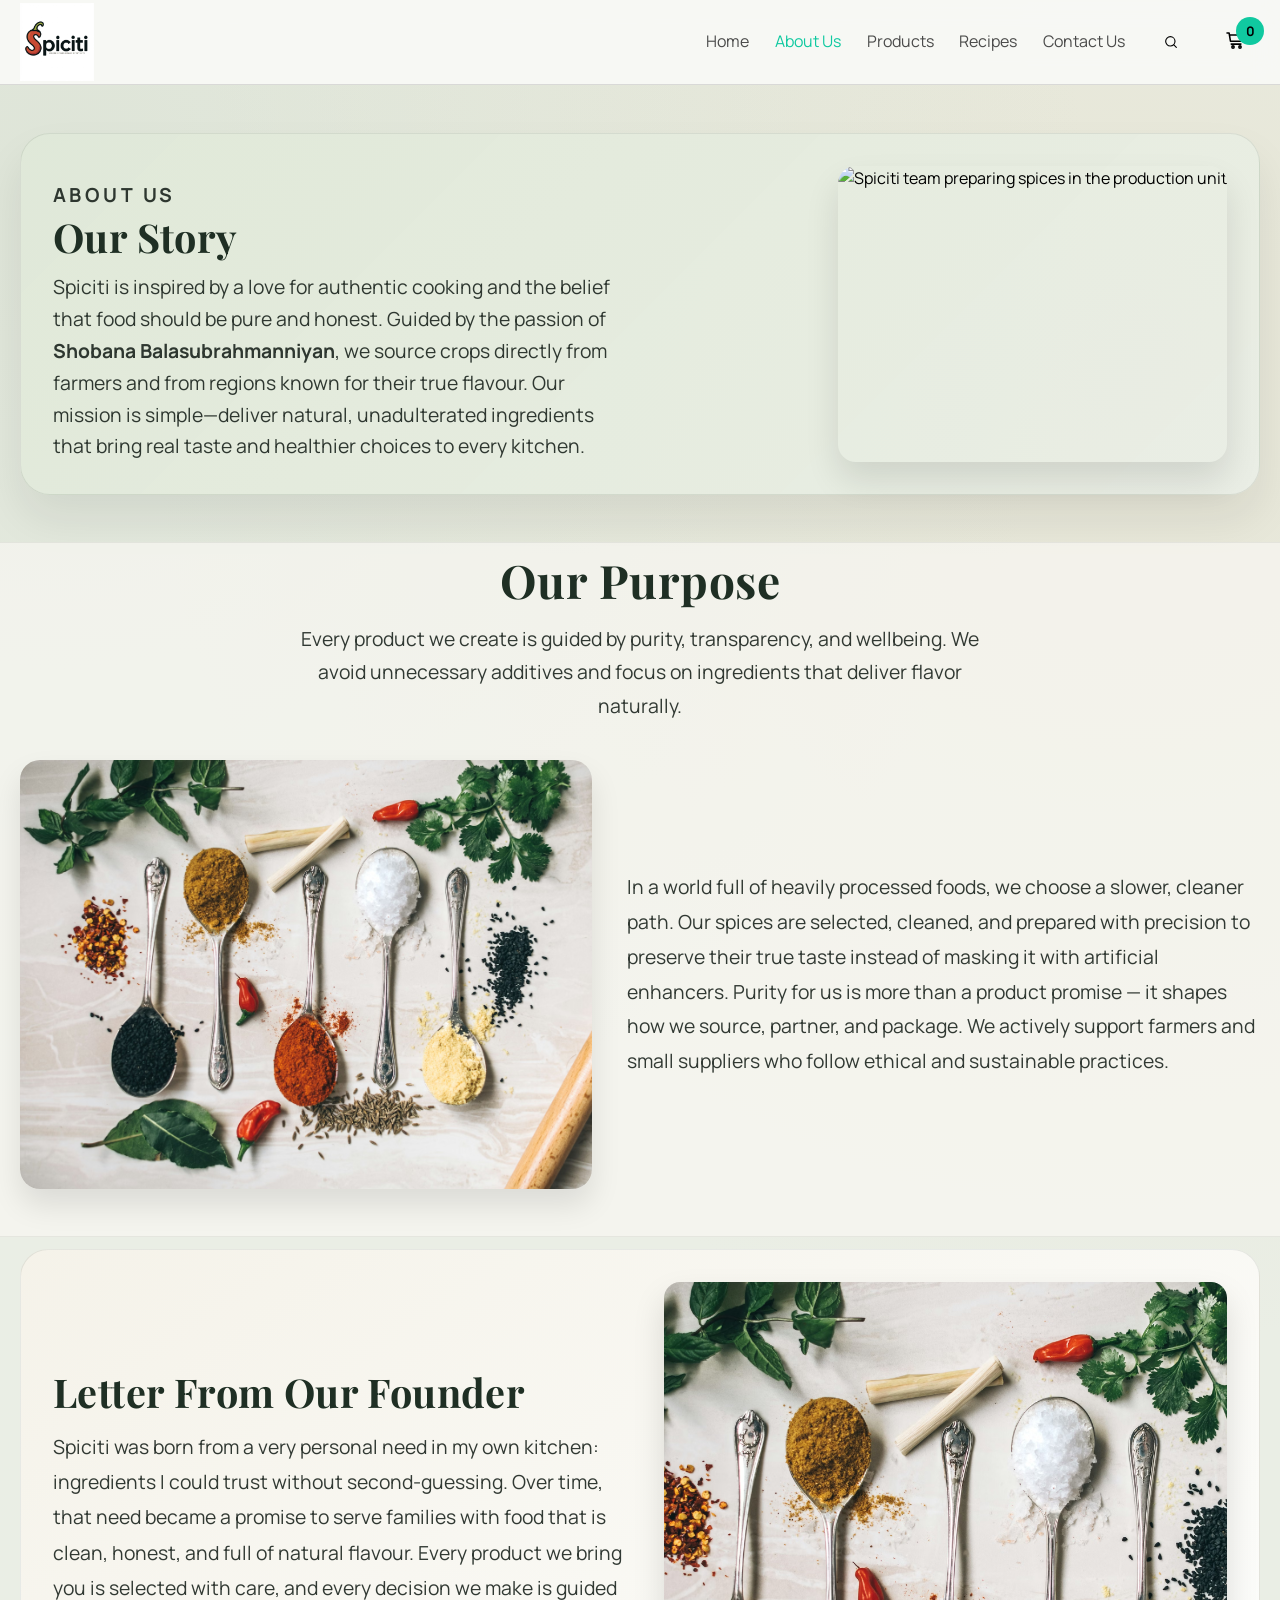
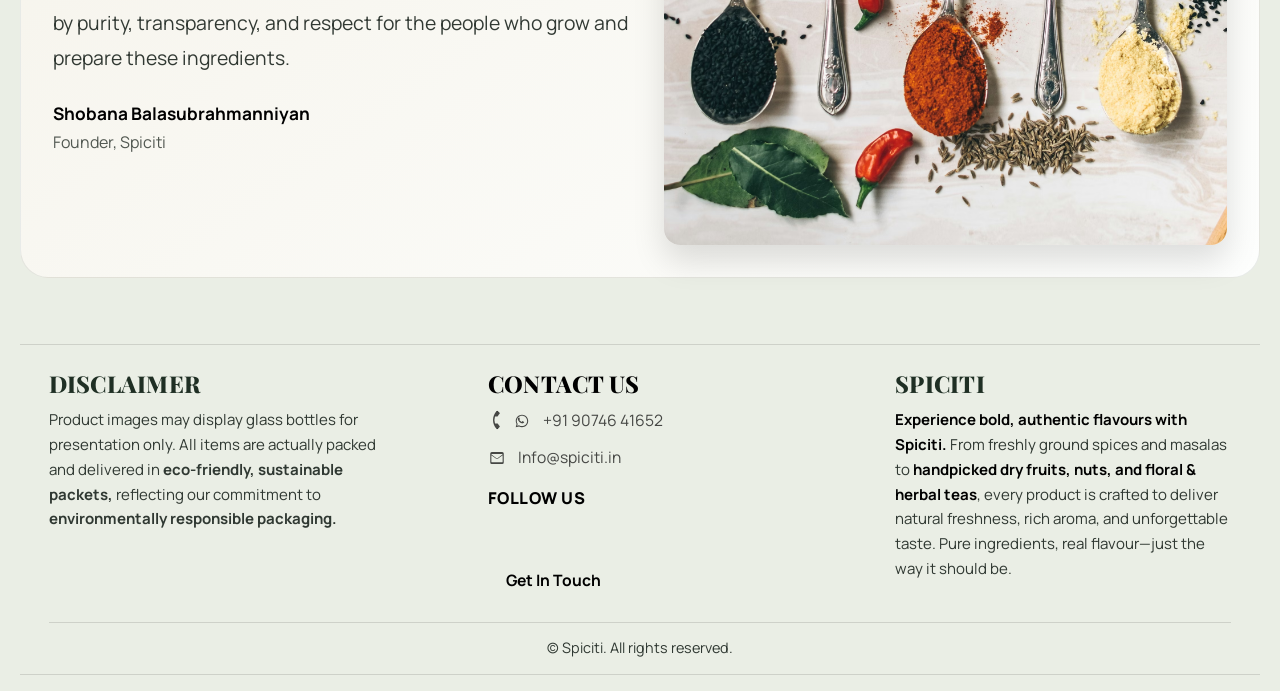
==== commit db00671f: "Add files via upload" ====
--- a/about.html
+++ b/about.html
@@ -1,7 +1,16 @@
 <!DOCTYPE html>
 <html lang="en">
-<head>
-<meta charset="UTF-8">
+<head>
+  <!-- Google tag (gtag.js) -->
+  <script async src="https://www.googletagmanager.com/gtag/js?id=G-VBCV8SGRKP"></script>
+  <script>
+    window.dataLayer = window.dataLayer || [];
+    function gtag(){dataLayer.push(arguments);}
+    gtag('js', new Date());
+
+    gtag('config', 'G-VBCV8SGRKP');
+  </script>
+  <meta charset="UTF-8">
 <meta name="viewport" content="width=device-width, initial-scale=1.0">
 <meta name="description" content="About Spiciti: sourcing, quality, and customer-first delivery.">
 <meta name="robots" content="index, follow">
@@ -194,4 +203,4 @@
 
 <script src="script.js"></script>
 </body>
-</html>+</html>
--- a/style.css
+++ b/style.css
@@ -1007,6 +1007,10 @@
   text-transform: uppercase;
 }
 
+.product-badge:empty {
+  display: none;
+}
+
 .product-stock-badge {
   position: absolute;
   top: 1rem;
@@ -2202,10 +2206,6 @@
   margin-top: 0;
 }
 
-.compact-product-grid .product-card .product-badge {
-  display: none;
-}
-
 body.has-modal-open {
   overflow: hidden;
 }
@@ -2285,24 +2285,16 @@
   margin-right: 2rem;
 }
 
-.payment-modal-meta {
-  display: grid;
-  gap: 0.35rem;
-  margin-top: 0.8rem;
-}
-
 .payment-modal-qr-card {
-  margin-top: 1rem;
-}
-
-.payment-modal-status {
+  margin-top: 0;
+}
+
+.payment-modal-status-row {
   margin-top: 0.9rem;
-  font-weight: 700;
-  color: var(--text);
 }
 
 .payment-modal-countdown {
-  margin-top: 0.45rem;
+  margin-top: 0;
   color: var(--muted);
   font-size: 0.92rem;
 }
@@ -2812,7 +2804,7 @@
 .checkout-summary-card {
   border-radius: 28px;
   border: 1px solid var(--line);
-  background: rgba(239, 239, 239, 0.84);
+  background: rgba(255, 255, 255, 0.96);
   box-shadow: var(--shadow);
   padding: 1.5rem;
 }
@@ -2841,13 +2833,64 @@
   color: var(--black);
 }
 
+.checkout-payment-main {
+  display: grid;
+  gap: 1rem;
+  margin-top: 1.2rem;
+}
+
+.checkout-payment-copy {
+  display: grid;
+  gap: 0.8rem;
+}
+
+.checkout-payment-instruction {
+  font-size: 1rem;
+  font-weight: 700;
+  color: var(--text);
+}
+
+.checkout-manual-upi {
+  display: grid;
+  gap: 0.65rem;
+  padding: 1rem;
+  border-radius: 18px;
+  background: rgba(234, 217, 180, 0.18);
+  border: 1px solid rgba(0, 0, 0, 0.08);
+}
+
+.checkout-manual-upi-label {
+  font-size: 0.82rem;
+  font-weight: 700;
+  letter-spacing: 0.12em;
+  text-transform: uppercase;
+  color: var(--muted);
+}
+
+.checkout-manual-upi-row {
+  display: flex;
+  align-items: center;
+  justify-content: space-between;
+  gap: 0.9rem;
+  flex-wrap: wrap;
+}
+
+.checkout-manual-upi-row strong {
+  font-size: 1.05rem;
+  word-break: break-all;
+}
+
+.checkout-manual-note {
+  color: var(--muted);
+  font-size: 0.92rem;
+}
+
 .upi-qr-card {
   display: grid;
   place-items: center;
-  margin-top: 1.2rem;
   padding: 1.2rem;
   border-radius: 24px;
-  background: rgba(239, 239, 239, 0.92);
+  background: rgba(234, 217, 180, 0.18);
   border: 1px solid rgba(0, 0, 0, 0.1);
 }
 
@@ -2860,7 +2903,7 @@
 .payment-details {
   display: grid;
   gap: 0.75rem;
-  margin-top: 1rem;
+  margin-top: 0;
 }
 
 .payment-detail {
@@ -2874,6 +2917,16 @@
 
 .payment-detail span {
   color: var(--muted);
+}
+
+.checkout-payment-countdown {
+  color: var(--muted);
+  font-size: 0.94rem;
+}
+
+.checkout-payment-notice {
+  color: var(--text);
+  font-size: 0.94rem;
 }
 
 .checkout-actions-stack {
@@ -2901,6 +2954,25 @@
   font-family: Georgia, "Times New Roman", serif;
   font-size: 1.95rem;
   margin-bottom: 1rem;
+}
+
+@media (min-width: 900px) {
+  .checkout-payment-main,
+  .payment-modal-main {
+    grid-template-columns: minmax(220px, 250px) minmax(0, 1fr);
+    align-items: start;
+  }
+}
+
+@media (max-width: 640px) {
+  .checkout-manual-upi-row {
+    align-items: flex-start;
+    flex-direction: column;
+  }
+
+  .checkout-manual-upi-row .button {
+    width: 100%;
+  }
 }
 
 .checkout-summary-list {
